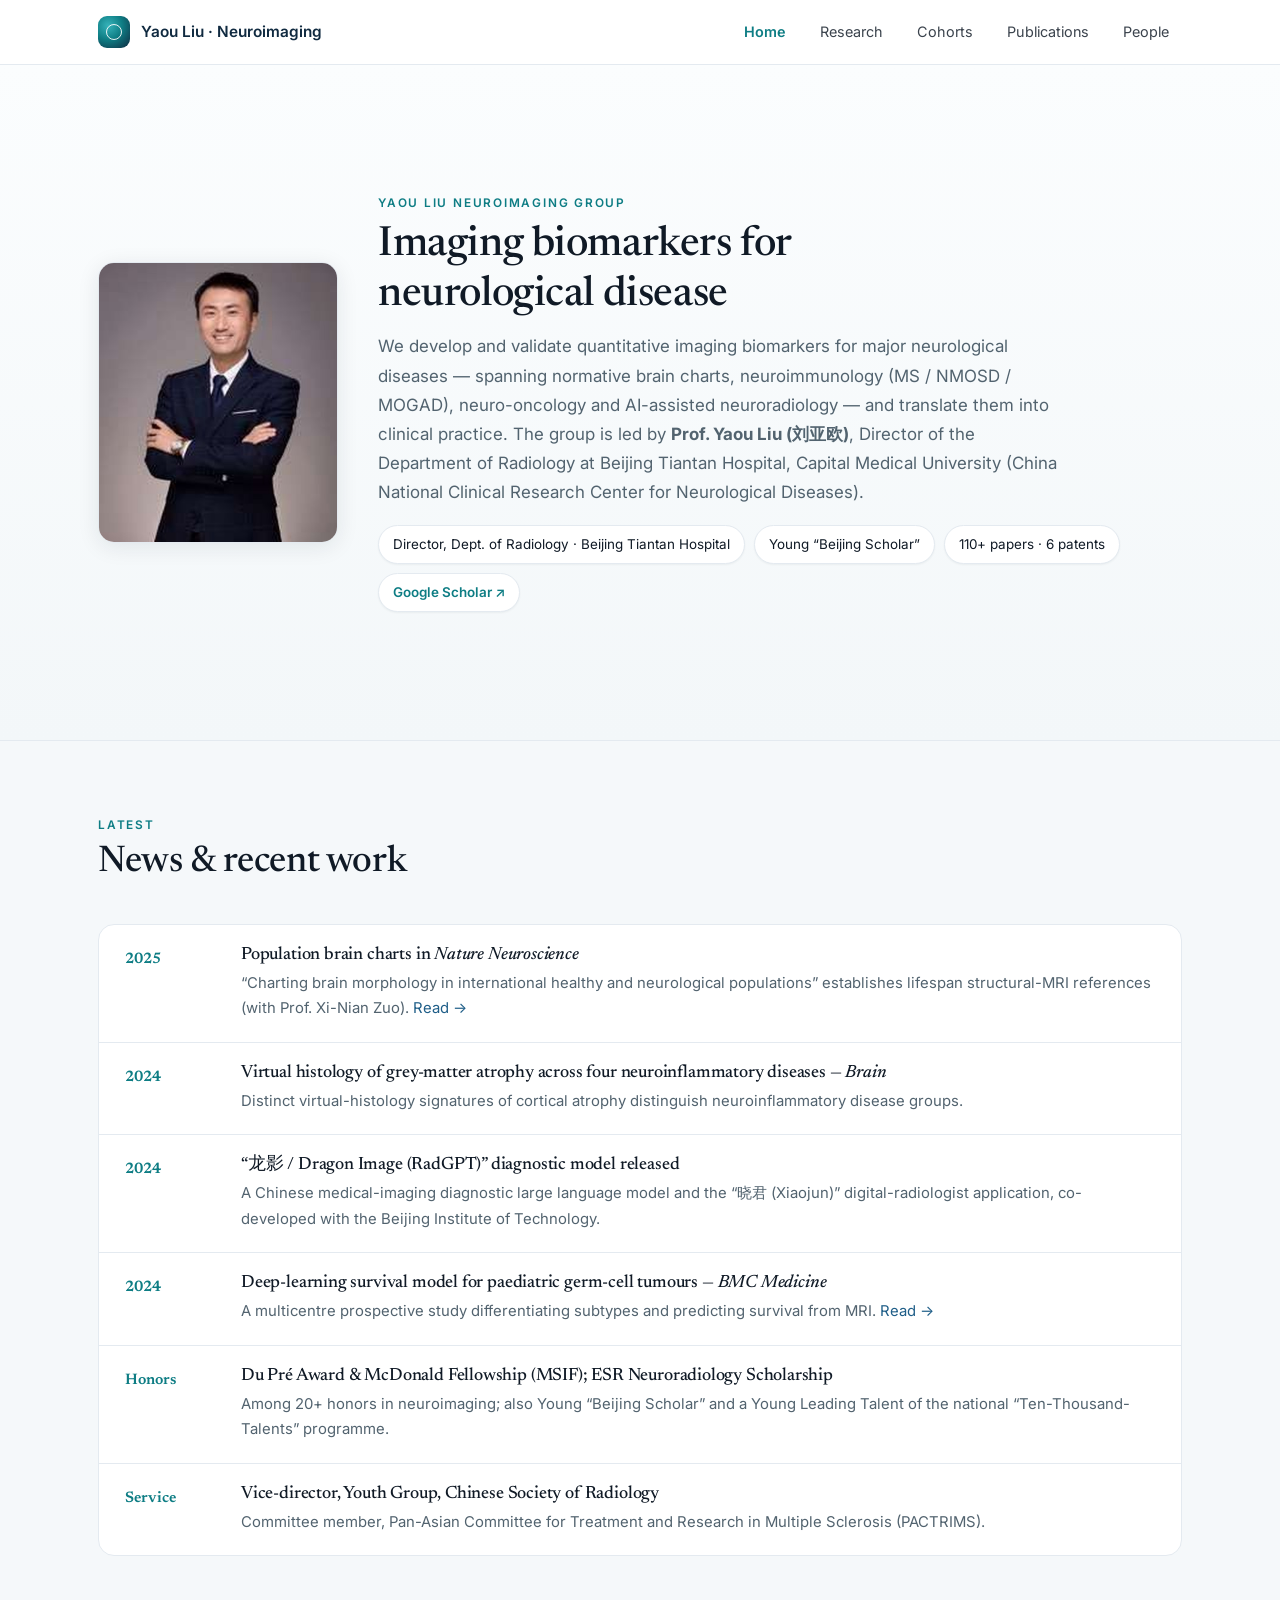
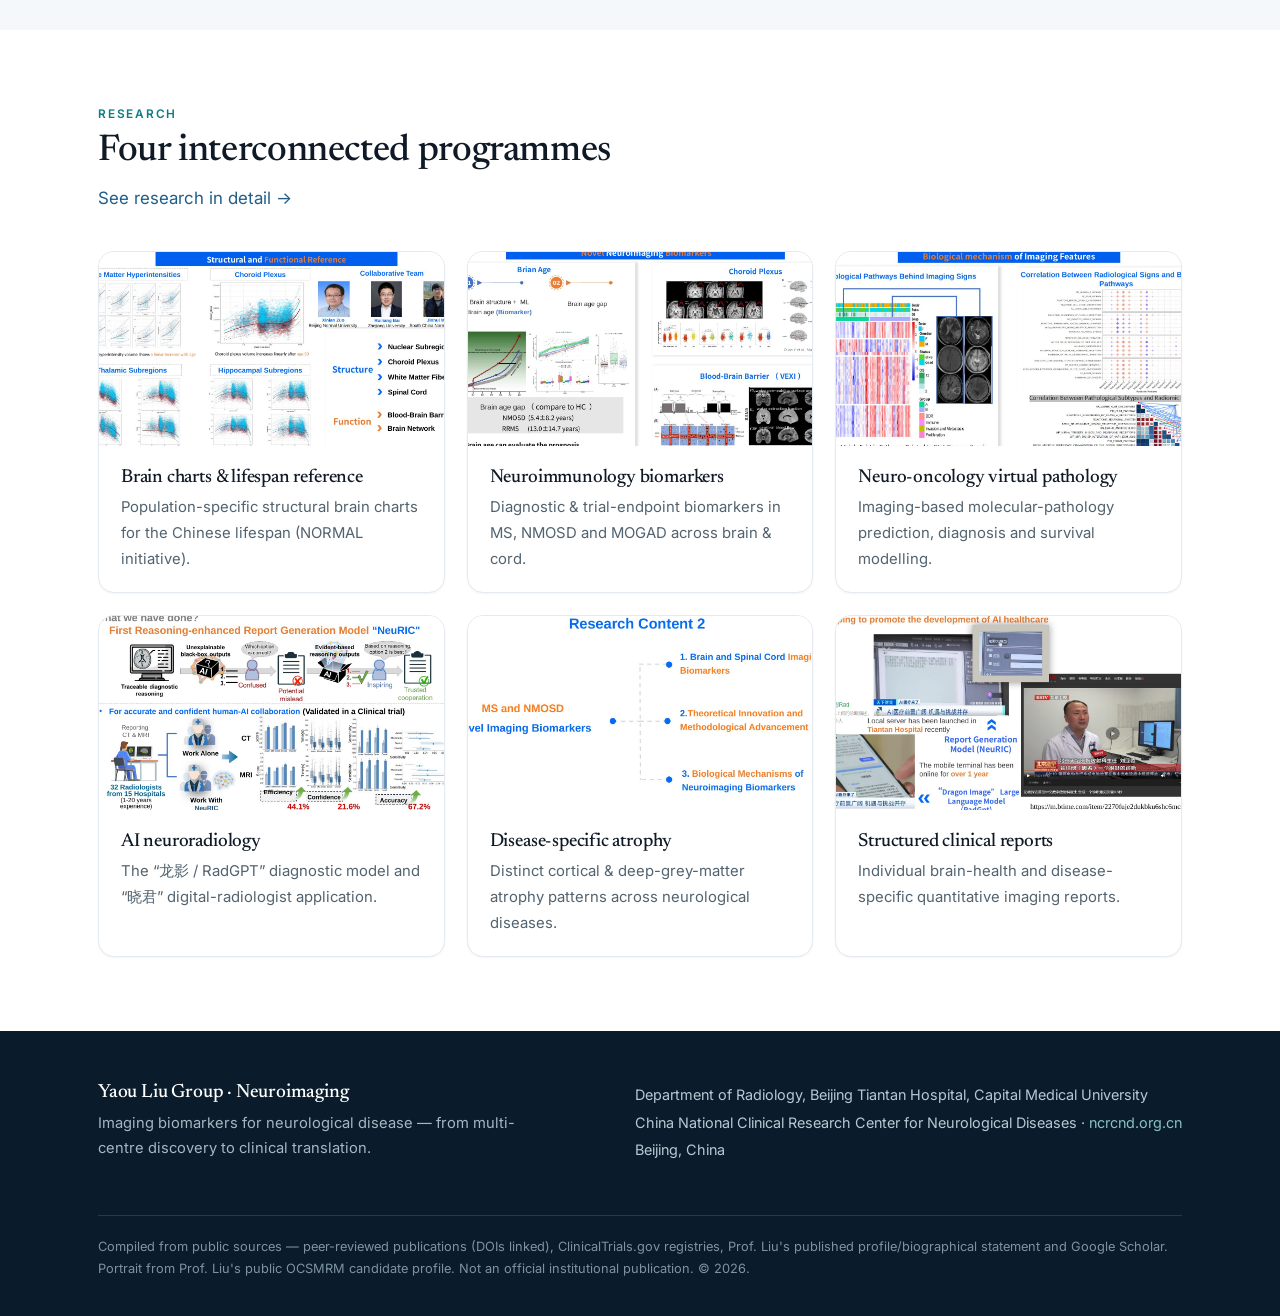
==== index.html @ 115a8246 "Yaou Liu neuroimaging — research overview site (static) Multi-page academic site: intro + news feed," ====
<!DOCTYPE html>
<html lang="en">
<head>
<meta charset="UTF-8" />
<meta name="viewport" content="width=device-width, initial-scale=1.0" />
<title>Yaou Liu Neuroimaging Group · Beijing Tiantan Hospital</title>
<meta name="description" content="Prof. Yaou Liu's neuroimaging group, Department of Radiology, Beijing Tiantan Hospital — imaging biomarkers for neurological disease: brain charts, neuroimmunology, neuro-oncology, and AI neuroradiology." />
<link rel="preconnect" href="https://fonts.googleapis.com"><link rel="preconnect" href="https://fonts.gstatic.com" crossorigin>
<link href="https://fonts.googleapis.com/css2?family=Newsreader:ital,opsz,wght@0,6..72,400;0,6..72,500;0,6..72,600;1,6..72,400&family=Inter:wght@400;450;500;600&display=swap" rel="stylesheet">
<link rel="stylesheet" href="assets/style.css">
</head>
<body>

<header class="nav"><div class="wrap">
  <a class="brand" href="index.html"><span class="mark"></span><span>Yaou&nbsp;Liu · Neuroimaging</span></a>
  <button class="menubtn" aria-label="menu">☰</button>
  <nav class="navlinks">
    <a href="index.html" class="active">Home</a>
    <a href="research.html">Research</a>
    <a href="cohorts.html">Cohorts</a>
    <a href="publications.html">Publications</a>
    <a href="people.html">People</a>
  </nav>
</div></header>

<!-- INTRO (photo + short bio) -->
<section class="intro">
  <div class="wrap intro-grid">
    <div class="portrait">
      <img src="assets/yaou-liu.jpg" alt="Prof. Yaou Liu" />
    </div>
    <div class="introtxt">
      <div class="eyebrow">Yaou Liu Neuroimaging Group</div>
      <h1>Imaging biomarkers for neurological disease</h1>
      <p>We develop and validate quantitative imaging biomarkers for major neurological diseases —
        spanning normative brain charts, neuroimmunology (MS / NMOSD / MOGAD), neuro-oncology and
        AI-assisted neuroradiology — and translate them into clinical practice. The group is led by
        <b>Prof. Yaou Liu (刘亚欧)</b>, Director of the Department of Radiology at Beijing Tiantan
        Hospital, Capital Medical University (China National Clinical Research Center for Neurological
        Diseases).</p>
      <div class="chips">
        <span>Director, Dept. of Radiology · Beijing Tiantan Hospital</span>
        <span>Young “Beijing Scholar”</span>
        <span>110+ papers · 6 patents</span>
        <a class="chip-link" href="https://scholar.google.com/citations?user=LELjjlcAAAAJ&hl=en" target="_blank" rel="noopener">Google Scholar ↗</a>
      </div>
    </div>
  </div>
</section>

<!-- LATEST NEWS -->
<section class="soft">
  <div class="wrap">
    <div class="shead"><div class="eyebrow">Latest</div><h2>News &amp; recent work</h2></div>
    <div class="news">
      <article class="newsitem reveal"><time>2025</time>
        <div><h3>Population brain charts in <i>Nature Neuroscience</i></h3>
          <p>“Charting brain morphology in international healthy and neurological populations”
            establishes lifespan structural-MRI references (with Prof. Xi-Nian Zuo).
            <a href="https://doi.org/10.1038/s41593-025-02144-5" target="_blank" rel="noopener">Read →</a></p></div></article>
      <article class="newsitem reveal"><time>2024</time>
        <div><h3>Virtual histology of grey-matter atrophy across four neuroinflammatory diseases — <i>Brain</i></h3>
          <p>Distinct virtual-histology signatures of cortical atrophy distinguish neuroinflammatory
            disease groups.</p></div></article>
      <article class="newsitem reveal"><time>2024</time>
        <div><h3>“龙影 / Dragon Image (RadGPT)” diagnostic model released</h3>
          <p>A Chinese medical-imaging diagnostic large language model and the “晓君 (Xiaojun)”
            digital-radiologist application, co-developed with the Beijing Institute of Technology.</p></div></article>
      <article class="newsitem reveal"><time>2024</time>
        <div><h3>Deep-learning survival model for paediatric germ-cell tumours — <i>BMC Medicine</i></h3>
          <p>A multicentre prospective study differentiating subtypes and predicting survival from MRI.
            <a href="https://doi.org/10.1186/s12916-024-03575-w" target="_blank" rel="noopener">Read →</a></p></div></article>
      <article class="newsitem reveal"><time>Honors</time>
        <div><h3>Du Pré Award &amp; McDonald Fellowship (MSIF); ESR Neuroradiology Scholarship</h3>
          <p>Among 20+ honors in neuroimaging; also Young “Beijing Scholar” and a Young Leading Talent
            of the national “Ten-Thousand-Talents” programme.</p></div></article>
      <article class="newsitem reveal"><time>Service</time>
        <div><h3>Vice-director, Youth Group, Chinese Society of Radiology</h3>
          <p>Committee member, Pan-Asian Committee for Treatment and Research in Multiple Sclerosis (PACTRIMS).</p></div></article>
    </div>
  </div>
</section>

<!-- RESEARCH HIGHLIGHTS -->
<section>
  <div class="wrap">
    <div class="shead"><div class="eyebrow">Research</div>
      <h2>Four interconnected programmes</h2>
      <p><a href="research.html">See research in detail →</a></p></div>
    <div class="cards">
      <article class="card reveal"><img src="assets/fig/brainchart.jpg" alt="Brain charts">
        <div class="body"><h3>Brain charts &amp; lifespan reference</h3>
          <p>Population-specific structural brain charts for the Chinese lifespan (NORMAL initiative).</p></div></article>
      <article class="card reveal"><img src="assets/fig/msbiomarker.jpg" alt="MS/NMOSD biomarkers">
        <div class="body"><h3>Neuroimmunology biomarkers</h3>
          <p>Diagnostic &amp; trial-endpoint biomarkers in MS, NMOSD and MOGAD across brain &amp; cord.</p></div></article>
      <article class="card reveal"><img src="assets/fig/molecular.jpg" alt="Molecular prediction">
        <div class="body"><h3>Neuro-oncology virtual pathology</h3>
          <p>Imaging-based molecular-pathology prediction, diagnosis and survival modelling.</p></div></article>
      <article class="card reveal"><img src="assets/fig/radgpt.jpg" alt="AI neuroradiology">
        <div class="body"><h3>AI neuroradiology</h3>
          <p>The “龙影 / RadGPT” diagnostic model and “晓君” digital-radiologist application.</p></div></article>
      <article class="card reveal"><img src="assets/fig/atrophy.jpg" alt="Cortical atrophy">
        <div class="body"><h3>Disease-specific atrophy</h3>
          <p>Distinct cortical &amp; deep-grey-matter atrophy patterns across neurological diseases.</p></div></article>
      <article class="card reveal"><img src="assets/fig/report.jpg" alt="Structured report">
        <div class="body"><h3>Structured clinical reports</h3>
          <p>Individual brain-health and disease-specific quantitative imaging reports.</p></div></article>
    </div>
  </div>
</section>

<footer><div class="wrap">
  <div style="max-width:42ch">
    <h3 class="serif">Yaou Liu Group · Neuroimaging</h3>
    <p style="margin:0;color:#a6b6c2;font-size:.92rem">Imaging biomarkers for neurological disease —
      from multi-centre discovery to clinical translation.</p>
  </div>
  <div style="font-size:.9rem;line-height:1.9">
    Department of Radiology, Beijing Tiantan Hospital, Capital Medical University<br/>
    China National Clinical Research Center for Neurological Diseases ·
    <a href="https://ncrcnd.org.cn/English/" target="_blank" rel="noopener">ncrcnd.org.cn</a><br/>Beijing, China
  </div>
  <div class="fine">Compiled from public sources — peer-reviewed publications (DOIs linked), ClinicalTrials.gov
    registries, Prof. Liu's published profile/biographical statement and Google Scholar. Portrait from
    Prof. Liu's public OCSMRM candidate profile. Not an official institutional publication. © 2026.</div>
</div></footer>
<script src="assets/app.js"></script>
</body>
</html>
---- assets/style.css ----
/* ===== Yaou Liu Neuroimaging — design system ===== */
:root{
  --ink:#101a26; --navy:#102a40; --navy2:#0a1c2c; --teal:#0e7d84; --teal-d:#0a5b61;
  --blue:#1f5e88; --accent:#c98a3c;
  --bg:#ffffff; --soft:#f5f8fa; --soft2:#eef3f6; --line:#e4eaf0;
  --muted:#52636f; --muted2:#83929e;
  --shadow-sm:0 1px 2px rgba(16,32,48,.05);
  --shadow:0 4px 22px rgba(16,32,48,.09);
  --shadow-lg:0 24px 60px rgba(10,28,44,.22);
  --maxw:1140px; --r:16px;
}
*{box-sizing:border-box}
html{scroll-behavior:smooth}
body{margin:0;font-family:Inter,system-ui,-apple-system,sans-serif;color:var(--ink);
  background:var(--bg);line-height:1.72;-webkit-font-smoothing:antialiased;font-size:16.5px}
h1,h2,h3,h4,.serif{font-family:Newsreader,Georgia,serif;font-weight:500;line-height:1.22;letter-spacing:-.01em}
a{color:var(--blue);text-decoration:none;transition:.15s}
a:hover{color:var(--teal)}
img{max-width:100%;display:block}
.wrap{max-width:var(--maxw);margin:0 auto;padding:0 28px}
.eyebrow{font-size:.74rem;font-weight:600;letter-spacing:.15em;text-transform:uppercase;color:var(--teal)}
.muted{color:var(--muted)}
.center{text-align:center}

/* nav */
header.nav{position:sticky;top:0;z-index:50;background:rgba(255,255,255,.88);
  backdrop-filter:saturate(150%) blur(10px);border-bottom:1px solid var(--line)}
.nav .wrap{display:flex;align-items:center;justify-content:space-between;height:64px}
.brand{display:flex;align-items:center;gap:11px;font-weight:600;font-size:.96rem;color:var(--navy)}
.brand .mark{width:32px;height:32px;border-radius:9px;flex:0 0 auto;
  background:radial-gradient(circle at 32% 30%,#36b3ba,#0e7d84 45%,#102a40);position:relative}
.brand .mark::after{content:"";position:absolute;inset:8px;border-radius:50%;border:1.5px solid rgba(255,255,255,.9)}
.navlinks{display:flex;gap:8px}
.navlinks a{color:var(--ink);opacity:.82;font-size:.9rem;padding:8px 13px;border-radius:8px}
.navlinks a:hover{opacity:1;background:var(--soft2);color:var(--navy)}
.navlinks a.active{color:var(--teal);opacity:1;font-weight:600}
.menubtn{display:none}
@media(max-width:840px){
  .navlinks{position:fixed;inset:64px 0 auto 0;background:#fff;flex-direction:column;gap:0;
    border-bottom:1px solid var(--line);padding:8px 18px 16px;box-shadow:var(--shadow);transform:translateY(-120%);transition:.25s}
  .navlinks.open{transform:none}
  .navlinks a{padding:12px 8px;border-radius:0;border-bottom:1px solid var(--line)}
  .menubtn{display:block;background:none;border:1px solid var(--line);border-radius:8px;padding:6px 11px;font-size:1.1rem;cursor:pointer}
}

/* hero */
.hero{position:relative;background:
  radial-gradient(900px 500px at 88% -10%,rgba(54,179,186,.20),transparent 60%),
  linear-gradient(160deg,#0c2336 0%,#102a40 45%,#0a3b40 100%);color:#eaf2f5;overflow:hidden}
.hero::before{content:"";position:absolute;inset:0;opacity:.06;
  background-image:radial-gradient(circle,#fff 1px,transparent 1.4px);background-size:26px 26px}
.hero .wrap{position:relative;display:grid;grid-template-columns:1.05fr .95fr;gap:48px;align-items:center;
  padding:74px 28px 78px}
.hero .inst{font-size:.9rem;color:#9fc6cc;font-weight:500}
.hero h1{font-size:clamp(2.1rem,4.2vw,3.3rem);color:#fff;margin:.7rem 0 1rem;max-width:18ch}
.hero p{font-size:1.12rem;color:#c4d6dd;max-width:54ch;margin:0 0 1.7rem}
.hero .who{font-size:.96rem;color:#dcebee}
.hero .who a{color:#7fd3d9}
.hero .figframe{border-radius:18px;overflow:hidden;border:1px solid rgba(255,255,255,.16);
  box-shadow:var(--shadow-lg);background:#fff;transform:rotate(.4deg)}
.hero .figframe img{width:100%;aspect-ratio:16/10;object-fit:cover}
.hero .figframe figcaption{font-size:.78rem;color:var(--muted);padding:9px 14px;background:#fff;font-family:Inter}
@media(max-width:840px){.hero .wrap{grid-template-columns:1fr;gap:30px;padding:56px 28px}.hero .figframe{transform:none}}

.btnrow{display:flex;gap:12px;flex-wrap:wrap;margin-top:6px}
.btn{display:inline-flex;align-items:center;gap:8px;border-radius:10px;padding:11px 20px;font-weight:600;
  font-size:.92rem;border:1px solid transparent;transition:.18s;cursor:pointer}
.btn.primary{background:#19c1b6;color:#06262b}
.btn.primary:hover{background:#2ad3c7;transform:translateY(-1px)}
.btn.ghost{background:rgba(255,255,255,.06);border-color:rgba(255,255,255,.28);color:#eaf2f5}
.btn.ghost:hover{border-color:#7fd3d9;color:#fff}
.btn.dark{background:var(--navy);color:#fff}.btn.dark:hover{background:#0a1c2c;color:#fff}

/* sections */
section{padding:74px 0}
section.soft{background:var(--soft)}
.shead{max-width:64ch;margin-bottom:38px}
.shead.center{margin-left:auto;margin-right:auto}
.shead h2{font-size:clamp(1.7rem,3vw,2.3rem);margin:.35rem 0 .55rem}
.shead p{color:var(--muted);font-size:1.06rem;margin:0}

/* stat strip */
.stats{display:grid;grid-template-columns:repeat(3,1fr);gap:18px}
.stat{background:#fff;border:1px solid var(--line);border-radius:var(--r);padding:24px;box-shadow:var(--shadow-sm)}
.stat .n{font-family:Newsreader,serif;font-size:2rem;color:var(--navy);font-weight:600;line-height:1}
.stat .l{margin-top:7px;font-size:.88rem;color:var(--muted)}
@media(max-width:760px){.stats{grid-template-columns:1fr}}

/* research alternating rows */
.row2{display:grid;grid-template-columns:1fr 1fr;gap:42px;align-items:center;padding:30px 0}
.row2:nth-child(even) .txt{order:2}
.row2 .fig{border-radius:var(--r);overflow:hidden;border:1px solid var(--line);box-shadow:var(--shadow);background:#fff}
.row2 .fig img{width:100%;aspect-ratio:16/9;object-fit:cover}
.row2 .k{font-family:Newsreader,serif;color:var(--teal);font-size:1.05rem;font-weight:600}
.row2 h3{font-size:1.45rem;margin:.25rem 0 .55rem}
.row2 p{color:var(--ink);margin:0 0 .7rem}
.row2 .refs{font-size:.86rem;color:var(--muted2)}
.row2 .refs a{color:var(--blue)}
@media(max-width:760px){.row2{grid-template-columns:1fr;gap:18px}.row2:nth-child(even) .txt{order:0}}

/* card grid (figures / themes) */
.cards{display:grid;grid-template-columns:repeat(3,1fr);gap:22px}
@media(max-width:860px){.cards{grid-template-columns:repeat(2,1fr)}}
@media(max-width:600px){.cards{grid-template-columns:1fr}}
.card{background:#fff;border:1px solid var(--line);border-radius:var(--r);overflow:hidden;
  box-shadow:var(--shadow-sm);transition:.2s;display:flex;flex-direction:column}
.card:hover{transform:translateY(-4px);box-shadow:var(--shadow)}
.card img{width:100%;aspect-ratio:16/9;object-fit:cover;background:var(--soft2)}
.card .body{padding:20px 22px}
.card h3{font-size:1.18rem;margin:0 0 .4rem}
.card h4{font-size:1.05rem;margin:0 0 .3rem}
.card p{color:var(--muted);margin:0;font-size:.93rem}
.card .cap{font-size:.84rem;color:var(--muted);padding:13px 18px}

/* cohorts */
.cohorts{display:grid;grid-template-columns:repeat(2,1fr);gap:20px}
@media(max-width:680px){.cohorts{grid-template-columns:1fr}}
.cohort{border:1px solid var(--line);border-radius:var(--r);padding:24px;background:#fff;box-shadow:var(--shadow-sm)}
.cohort .reg{font-size:.78rem;font-weight:600;color:var(--teal);font-family:Inter}
.cohort h3{font-size:1.15rem;margin:.3rem 0}
.cohort p{margin:.4rem 0 0;color:var(--muted);font-size:.92rem}

/* publications */
ol.pubs{list-style:none;counter-reset:p;margin:0;padding:0}
ol.pubs li{counter-increment:p;position:relative;padding:16px 0 16px 42px;border-bottom:1px solid var(--line);font-size:.96rem}
ol.pubs li:last-child{border-bottom:none}
ol.pubs li::before{content:counter(p);position:absolute;left:0;top:16px;font-family:Newsreader,serif;
  color:var(--teal);font-size:.95rem;font-weight:600;width:28px;text-align:right}
ol.pubs .t{font-weight:500}
ol.pubs .src{font-style:italic;color:var(--muted)}
ol.pubs .au{color:var(--muted2);font-size:.86rem}
.pill{display:inline-block;font-size:.7rem;font-weight:600;letter-spacing:.04em;text-transform:uppercase;
  color:var(--teal-d);background:#e3f2f2;border-radius:6px;padding:2px 8px;margin-left:6px}

/* people */
.people{display:grid;grid-template-columns:repeat(3,1fr);gap:20px}
@media(max-width:760px){.people{grid-template-columns:1fr}}
.person{border:1px solid var(--line);border-radius:var(--r);padding:26px;background:#fff;box-shadow:var(--shadow-sm);text-align:center}
.person .av{width:84px;height:84px;border-radius:50%;margin:0 auto 14px;display:flex;align-items:center;justify-content:center;
  color:#fff;font-family:Newsreader,serif;font-size:1.8rem;background:radial-gradient(circle at 32% 30%,#36b3ba,#0e7d84 50%,#102a40)}
.person h4{margin:0;font-size:1.12rem}
.person .cn{color:var(--muted2);font-size:.9rem}
.person .role{color:var(--teal);font-size:.85rem;margin:7px 0}
.collab{display:flex;flex-wrap:wrap;gap:10px;margin-top:24px}
.collab span{background:#fff;border:1px solid var(--line);border-radius:999px;padding:8px 16px;font-size:.87rem}
.collab span small{color:var(--muted2)}

.note{background:var(--soft);border:1px solid var(--line);border-radius:12px;padding:20px 24px;font-size:.88rem;color:var(--muted)}

/* footer */
footer{background:var(--navy2);color:#b9c8d3;padding:50px 0 36px}
footer .wrap{display:flex;justify-content:space-between;flex-wrap:wrap;gap:26px}
footer h3{color:#fff;font-size:1.2rem;margin:0 0 .4rem}
footer a{color:#86c2c8}
footer .fine{width:100%;margin-top:26px;padding-top:20px;border-top:1px solid rgba(255,255,255,.12);font-size:.8rem;color:#7e93a1}

/* reveal */
.reveal{opacity:0;transform:translateY(16px);transition:.65s cubic-bezier(.2,.7,.2,1)}
.reveal.in{opacity:1;transform:none}

/* ===== intro (Stanford-style: photo + short bio) ===== */
.intro{background:linear-gradient(180deg,#fbfdfe,#f3f7f9);border-bottom:1px solid var(--line)}
.intro-grid{display:grid;grid-template-columns:240px 1fr;gap:40px;align-items:center;padding:54px 28px}
.portrait{border-radius:16px;overflow:hidden;border:1px solid var(--line);box-shadow:var(--shadow);background:#fff}
.portrait img{width:100%;aspect-ratio:198/232;object-fit:cover;display:block}
.introtxt h1{font-size:clamp(1.8rem,3.4vw,2.6rem);margin:.4rem 0 .7rem;max-width:18ch}
.introtxt p{font-size:1.06rem;color:var(--muted);margin:0 0 1.1rem;max-width:62ch}
.chips{display:flex;flex-wrap:wrap;gap:9px}
.chips span,.chips .chip-link{font-size:.84rem;background:#fff;border:1px solid var(--line);border-radius:999px;
  padding:7px 14px;color:var(--ink);box-shadow:var(--shadow-sm)}
.chips .chip-link{color:var(--teal);font-weight:600}
.chips .chip-link:hover{border-color:var(--teal)}
@media(max-width:760px){.intro-grid{grid-template-columns:1fr;gap:22px;padding:40px 28px}
  .portrait{width:170px}}

/* ===== news feed ===== */
.news{display:grid;gap:0;border:1px solid var(--line);border-radius:var(--r);overflow:hidden;background:#fff}
.newsitem{display:grid;grid-template-columns:96px 1fr;gap:20px;padding:20px 26px;border-bottom:1px solid var(--line);transition:.15s}
.newsitem:last-child{border-bottom:none}
.newsitem:hover{background:var(--soft)}
.newsitem time{font-family:Newsreader,serif;color:var(--teal);font-weight:600;font-size:.95rem;padding-top:2px}
.newsitem h3{font-size:1.12rem;margin:0 0 .25rem}
.newsitem p{margin:0;color:var(--muted);font-size:.93rem}
@media(max-width:600px){.newsitem{grid-template-columns:1fr;gap:4px}.newsitem time{font-size:.82rem}}
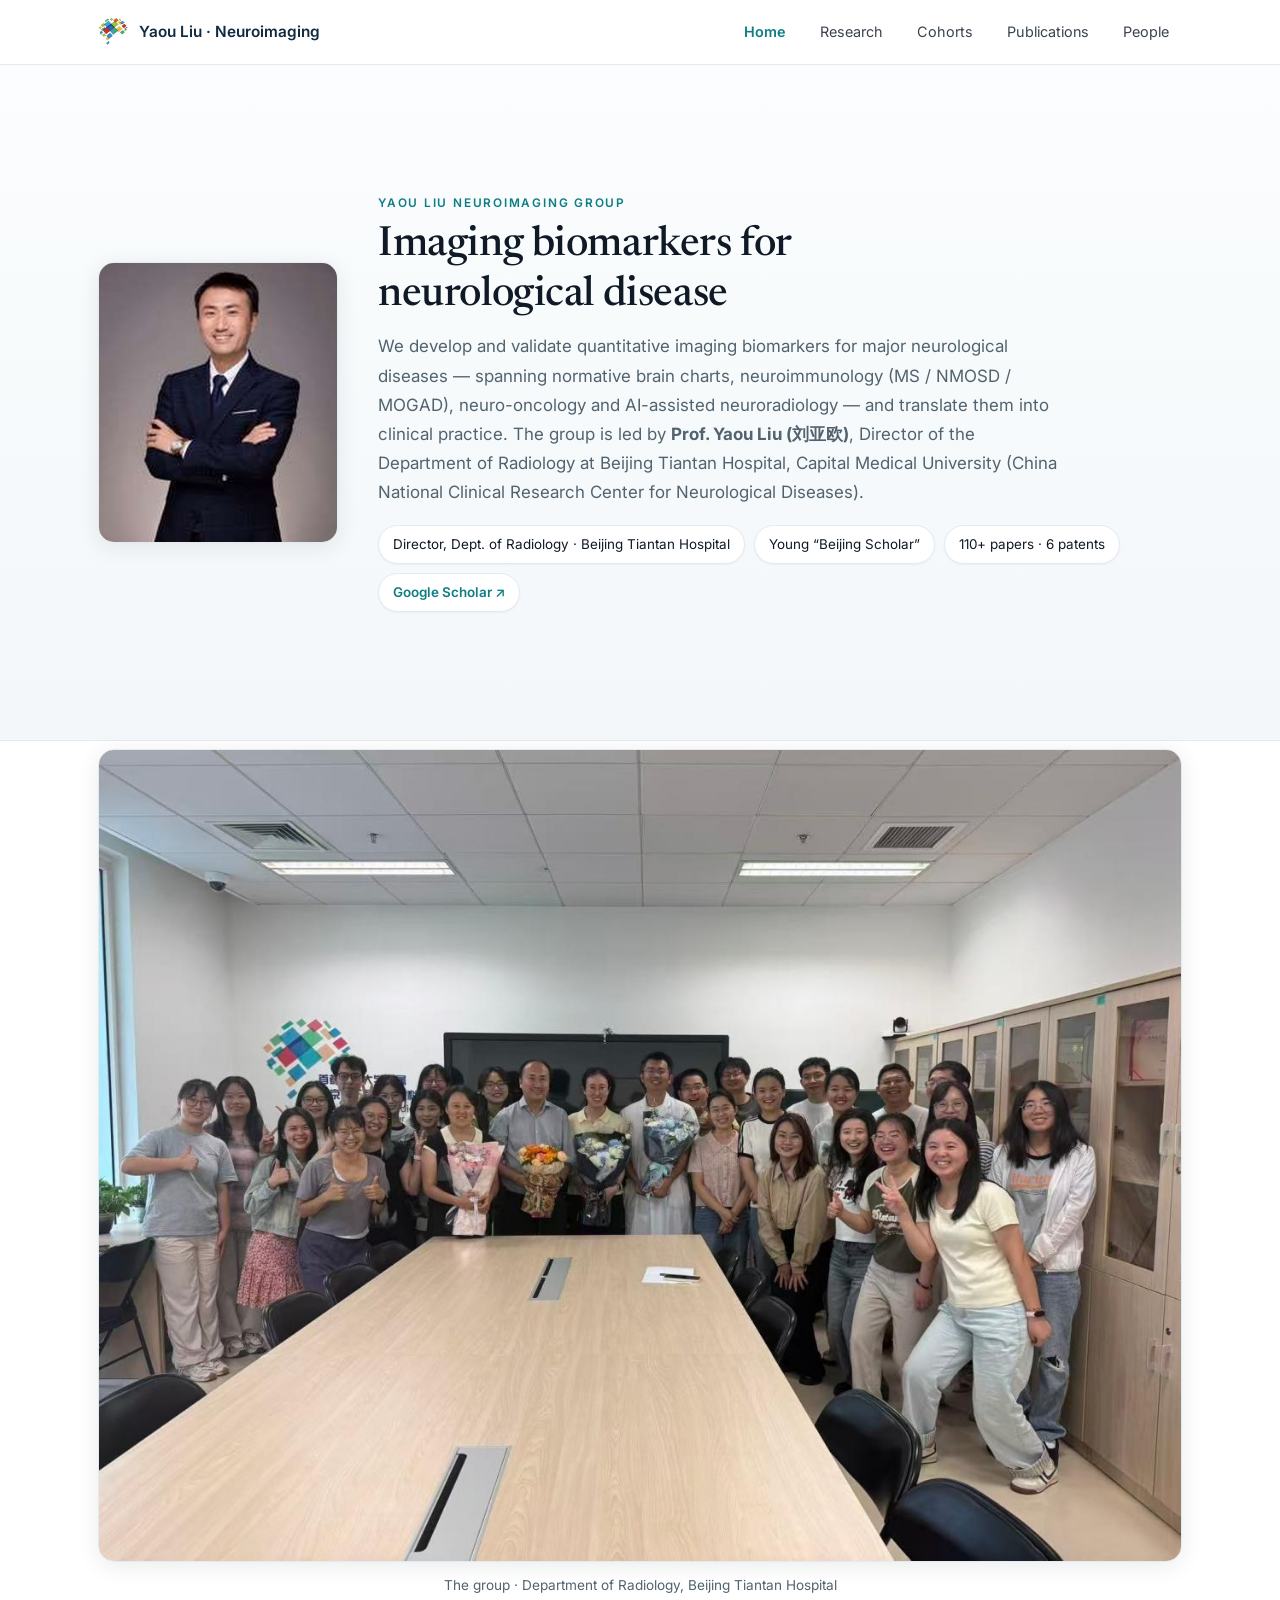
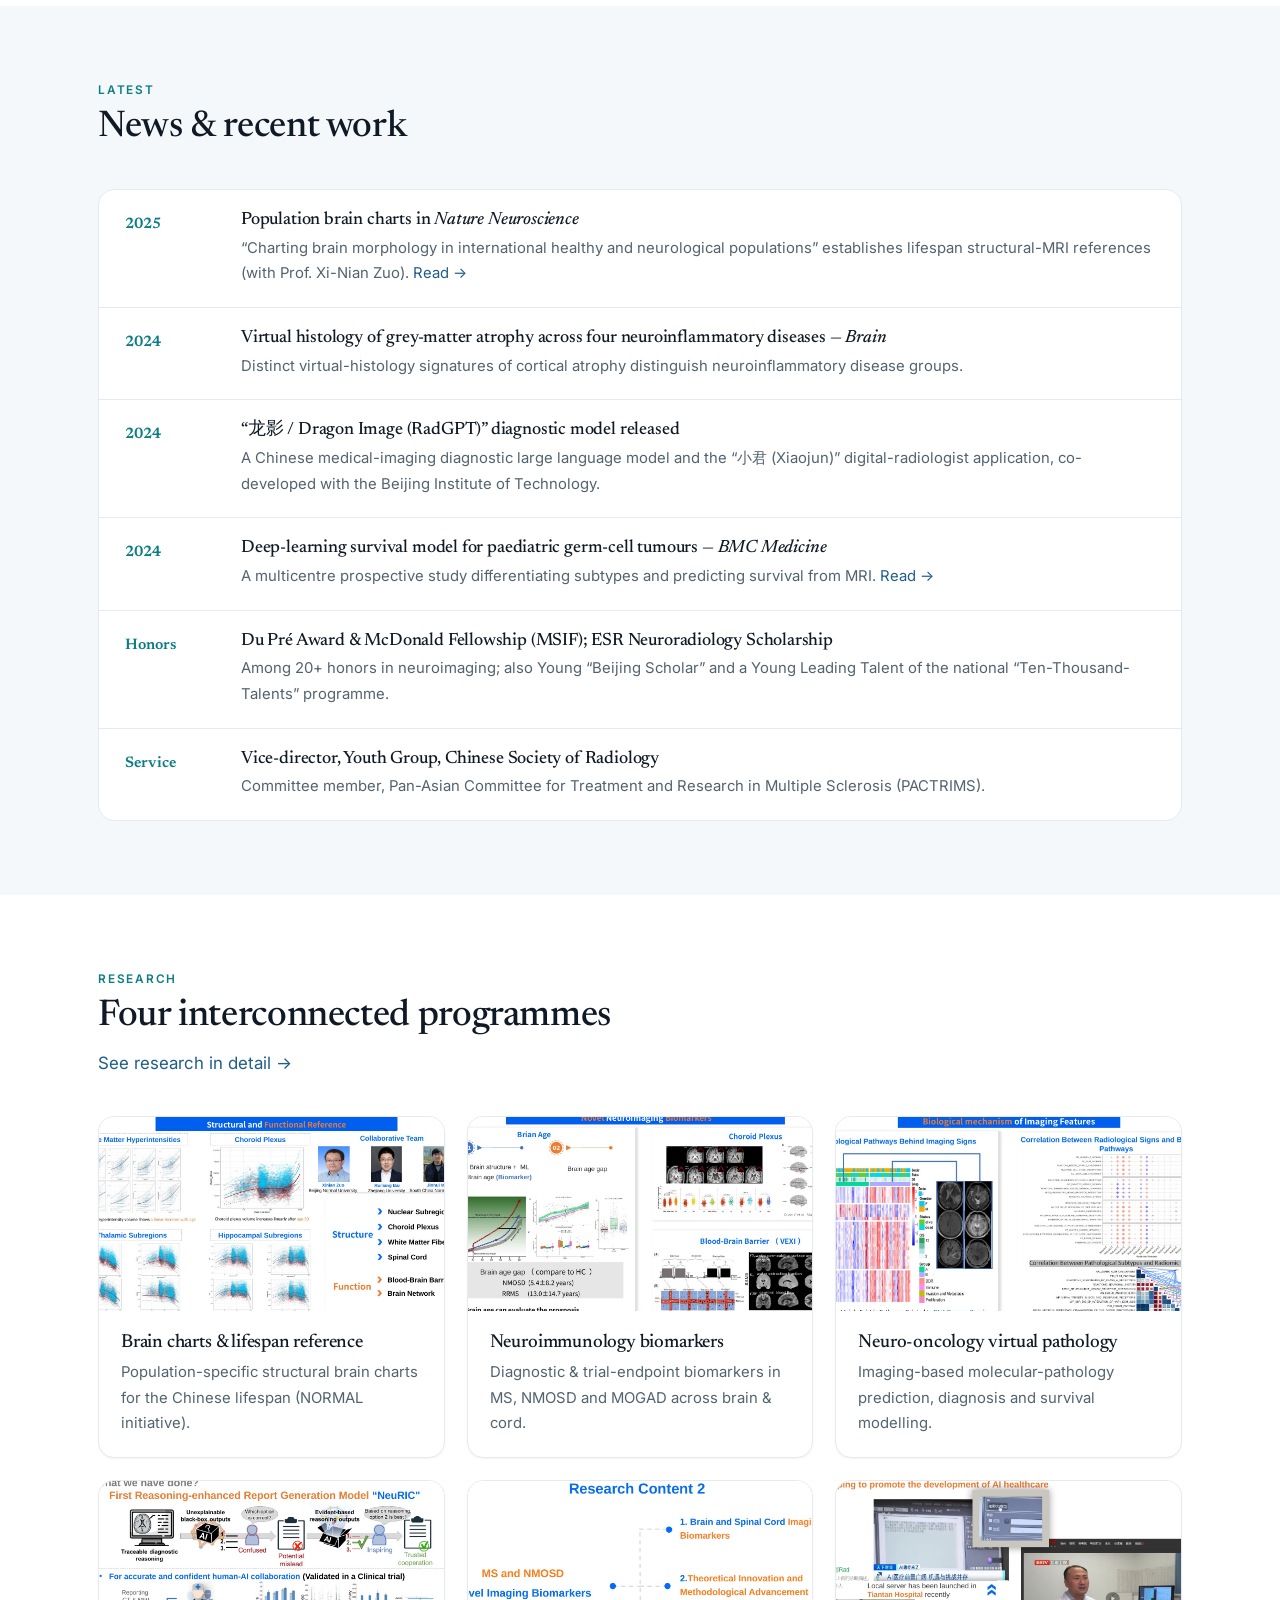
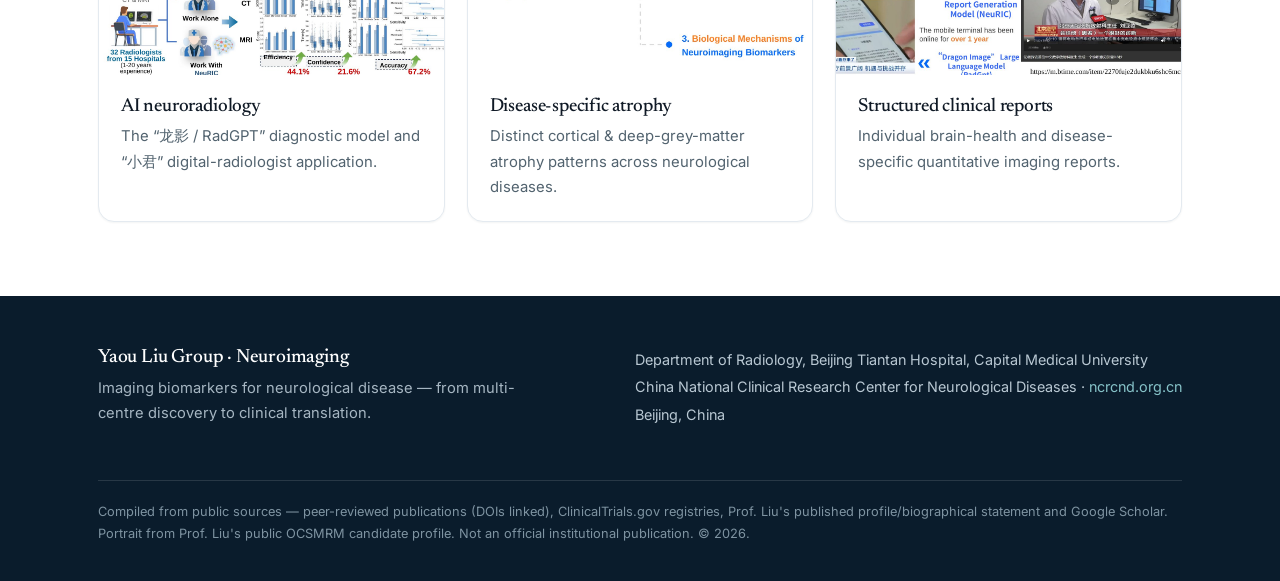
==== commit 2d302eb4: "Add full team roster + photos, dept logo, team photo; fix 小君 - People: 33 members from Core team.doc" ====
--- a/index.html
+++ b/index.html
@@ -12,7 +12,7 @@
 <body>
 
 <header class="nav"><div class="wrap">
-  <a class="brand" href="index.html"><span class="mark"></span><span>Yaou&nbsp;Liu · Neuroimaging</span></a>
+  <a class="brand" href="index.html"><img class="logo" src="assets/logo.png" alt=""><span>Yaou&nbsp;Liu · Neuroimaging</span></a>
   <button class="menubtn" aria-label="menu">☰</button>
   <nav class="navlinks">
     <a href="index.html" class="active">Home</a>
@@ -48,6 +48,16 @@
   </div>
 </section>
 
+<!-- TEAM PHOTO -->
+<section style="padding:0">
+  <div class="wrap" style="padding-top:8px;padding-bottom:8px">
+    <figure class="teamphoto reveal" style="margin:0">
+      <img src="assets/team.jpg" alt="The Yaou Liu neuroimaging group">
+    </figure>
+    <p class="muted center" style="font-size:.85rem;margin:12px 0 0">The group · Department of Radiology, Beijing Tiantan Hospital</p>
+  </div>
+</section>
+
 <!-- LATEST NEWS -->
 <section class="soft">
   <div class="wrap">
@@ -64,7 +74,7 @@
             disease groups.</p></div></article>
       <article class="newsitem reveal"><time>2024</time>
         <div><h3>“龙影 / Dragon Image (RadGPT)” diagnostic model released</h3>
-          <p>A Chinese medical-imaging diagnostic large language model and the “晓君 (Xiaojun)”
+          <p>A Chinese medical-imaging diagnostic large language model and the “小君 (Xiaojun)”
             digital-radiologist application, co-developed with the Beijing Institute of Technology.</p></div></article>
       <article class="newsitem reveal"><time>2024</time>
         <div><h3>Deep-learning survival model for paediatric germ-cell tumours — <i>BMC Medicine</i></h3>
@@ -99,7 +109,7 @@
           <p>Imaging-based molecular-pathology prediction, diagnosis and survival modelling.</p></div></article>
       <article class="card reveal"><img src="assets/fig/radgpt.jpg" alt="AI neuroradiology">
         <div class="body"><h3>AI neuroradiology</h3>
-          <p>The “龙影 / RadGPT” diagnostic model and “晓君” digital-radiologist application.</p></div></article>
+          <p>The “龙影 / RadGPT” diagnostic model and “小君” digital-radiologist application.</p></div></article>
       <article class="card reveal"><img src="assets/fig/atrophy.jpg" alt="Cortical atrophy">
         <div class="body"><h3>Disease-specific atrophy</h3>
           <p>Distinct cortical &amp; deep-grey-matter atrophy patterns across neurological diseases.</p></div></article>
--- a/assets/style.css
+++ b/assets/style.css
@@ -182,3 +182,30 @@
 .newsitem h3{font-size:1.12rem;margin:0 0 .25rem}
 .newsitem p{margin:0;color:var(--muted);font-size:.93rem}
 @media(max-width:600px){.newsitem{grid-template-columns:1fr;gap:4px}.newsitem time{font-size:.82rem}}
+
+/* real-photo avatar in person cards */
+.person .photo{width:96px;height:96px;border-radius:50%;object-fit:cover;object-position:center top;
+  margin:0 auto 14px;border:1px solid var(--line);box-shadow:var(--shadow-sm)}
+
+/* ===== nav logo ===== */
+.brand img.logo{height:30px;width:auto;display:block;border-radius:6px}
+/* ===== team photo band ===== */
+.teamphoto{border-radius:var(--r);overflow:hidden;border:1px solid var(--line);box-shadow:var(--shadow)}
+.teamphoto img{width:100%;display:block}
+/* ===== categorized roster ===== */
+.catblock{margin-top:14px}
+.cathead{display:flex;align-items:baseline;gap:12px;margin:30px 0 16px}
+.cathead h3{font-size:1.3rem;margin:0}
+.cathead .ln{flex:1;height:1px;background:var(--line)}
+.cathead .ct{font-size:.8rem;color:var(--muted2)}
+.roster{display:grid;grid-template-columns:repeat(5,1fr);gap:18px}
+@media(max-width:900px){.roster{grid-template-columns:repeat(3,1fr)}}
+@media(max-width:560px){.roster{grid-template-columns:repeat(2,1fr)}}
+.member{text-align:center}
+.member .ph{width:100%;aspect-ratio:1/1;object-fit:cover;object-position:center 22%;border-radius:14px;
+  border:1px solid var(--line);box-shadow:var(--shadow-sm);background:var(--soft2)}
+.member .nm{font-family:Newsreader,serif;font-weight:600;font-size:1rem;margin:9px 0 0;line-height:1.2}
+.member .cn{color:var(--muted2);font-size:.82rem}
+.member .iv{color:var(--muted);font-size:.78rem;margin-top:3px;line-height:1.4}
+.pi-badge{display:inline-block;font-size:.62rem;font-weight:700;letter-spacing:.05em;color:#fff;
+  background:var(--teal);border-radius:5px;padding:1px 6px;vertical-align:middle;margin-left:4px}
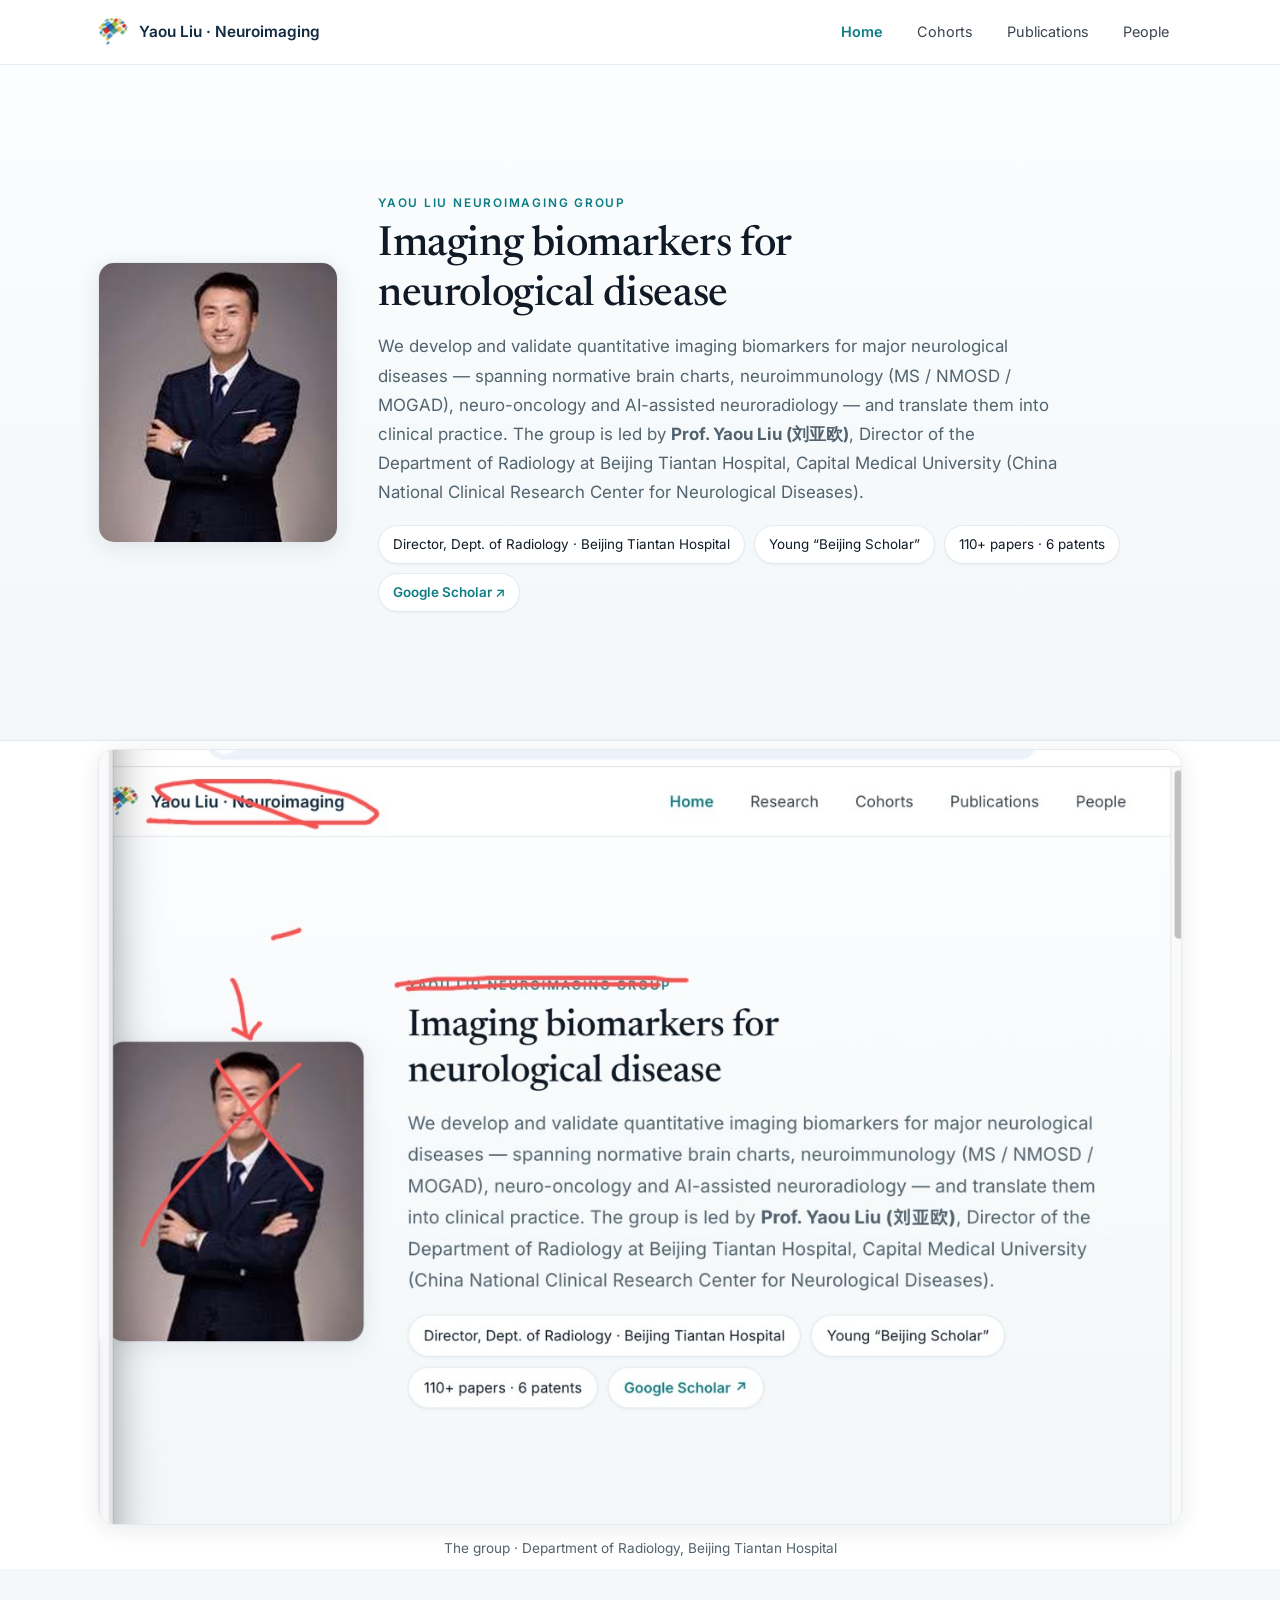
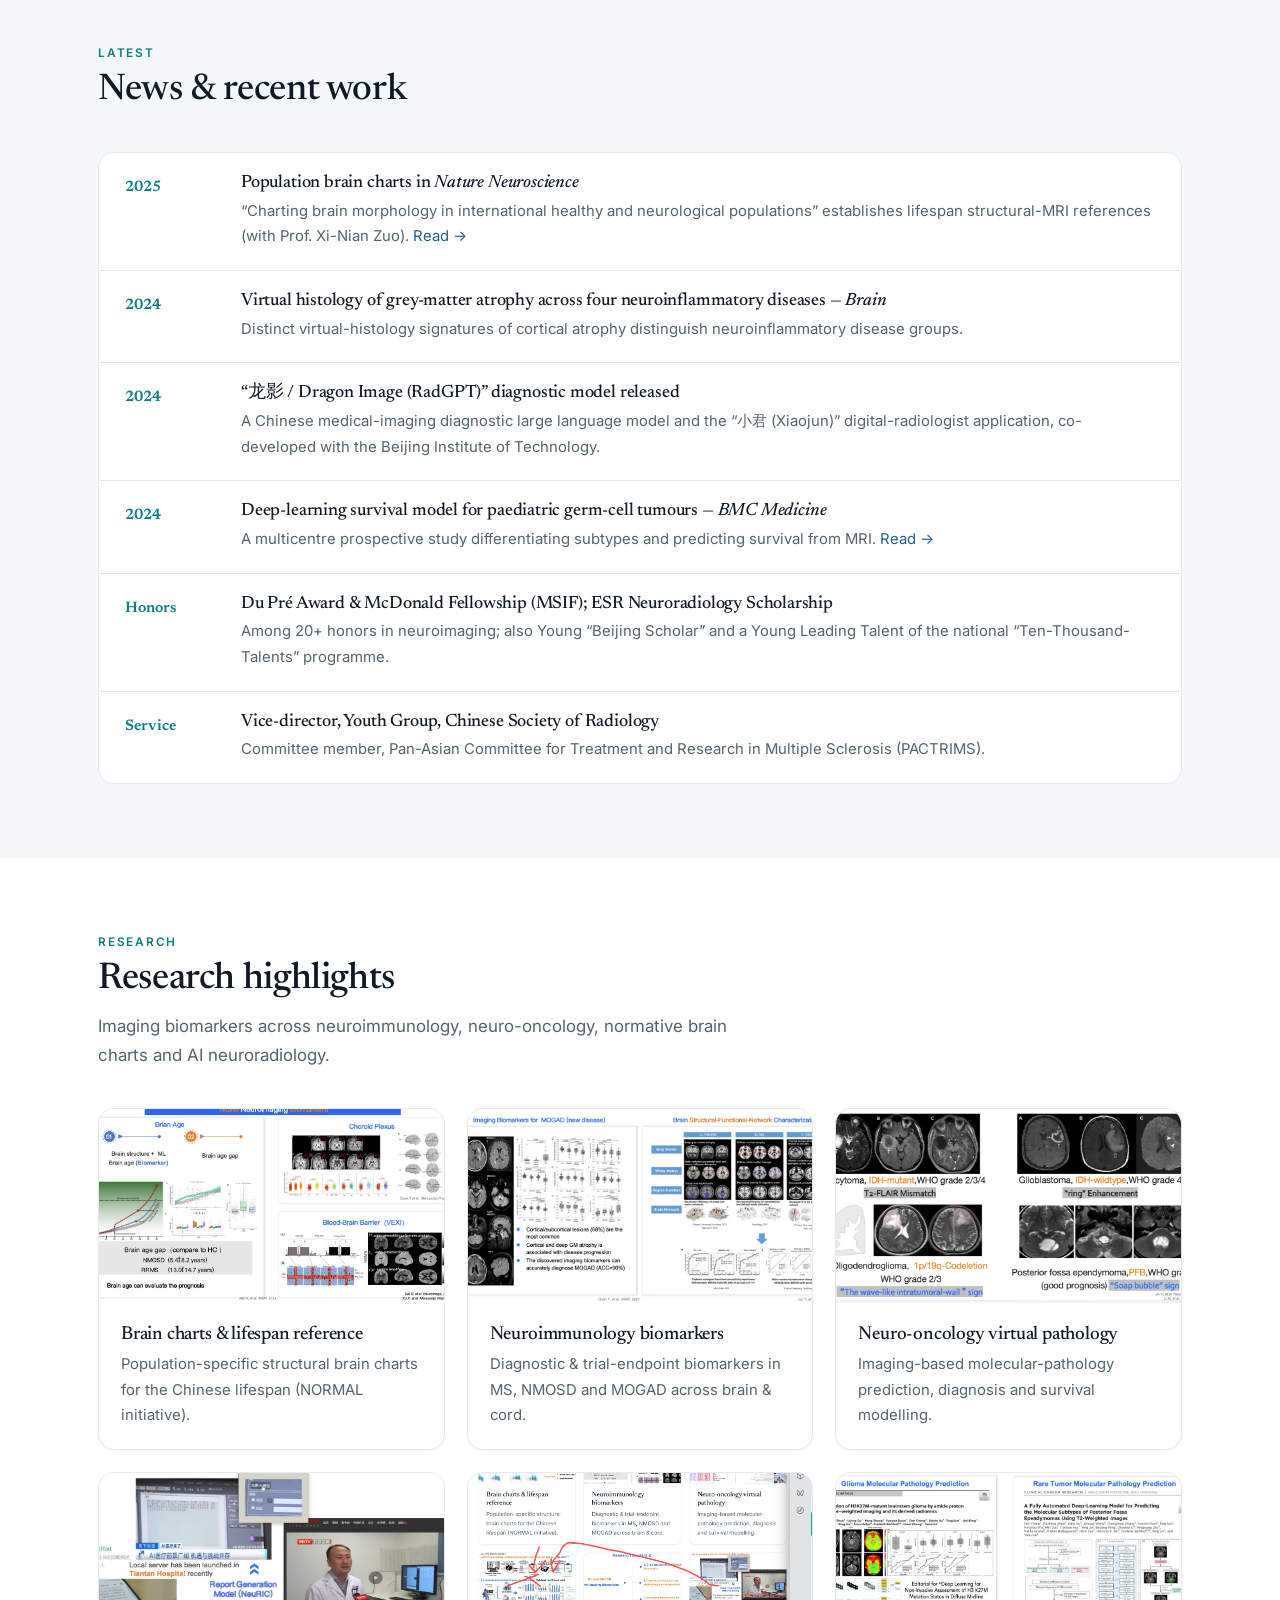
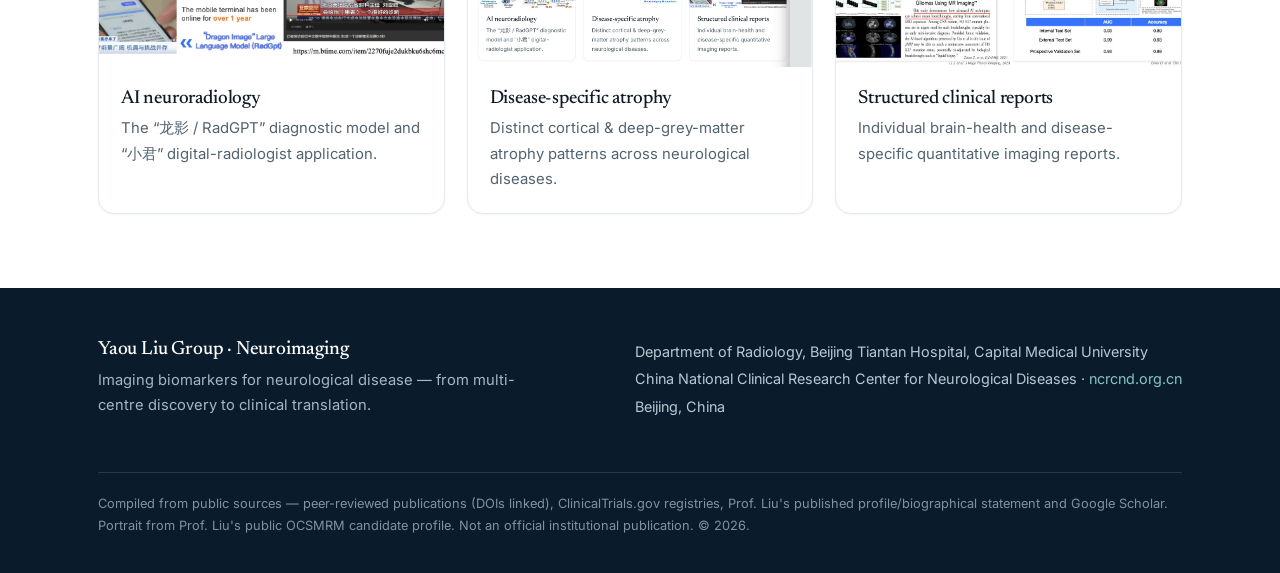
==== commit fccfb7be: "Update per Core team 0615-2: 38 members, titles, Technicians; drop Research page; new logo/team/rese" ====
--- a/index.html
+++ b/index.html
@@ -16,7 +16,7 @@
   <button class="menubtn" aria-label="menu">☰</button>
   <nav class="navlinks">
     <a href="index.html" class="active">Home</a>
-    <a href="research.html">Research</a>
+    
     <a href="cohorts.html">Cohorts</a>
     <a href="publications.html">Publications</a>
     <a href="people.html">People</a>
@@ -95,8 +95,8 @@
 <section>
   <div class="wrap">
     <div class="shead"><div class="eyebrow">Research</div>
-      <h2>Four interconnected programmes</h2>
-      <p><a href="research.html">See research in detail →</a></p></div>
+      <h2>Research highlights</h2>
+      <p>Imaging biomarkers across neuroimmunology, neuro-oncology, normative brain charts and AI neuroradiology.</p></div>
     <div class="cards">
       <article class="card reveal"><img src="assets/fig/brainchart.jpg" alt="Brain charts">
         <div class="body"><h3>Brain charts &amp; lifespan reference</h3>
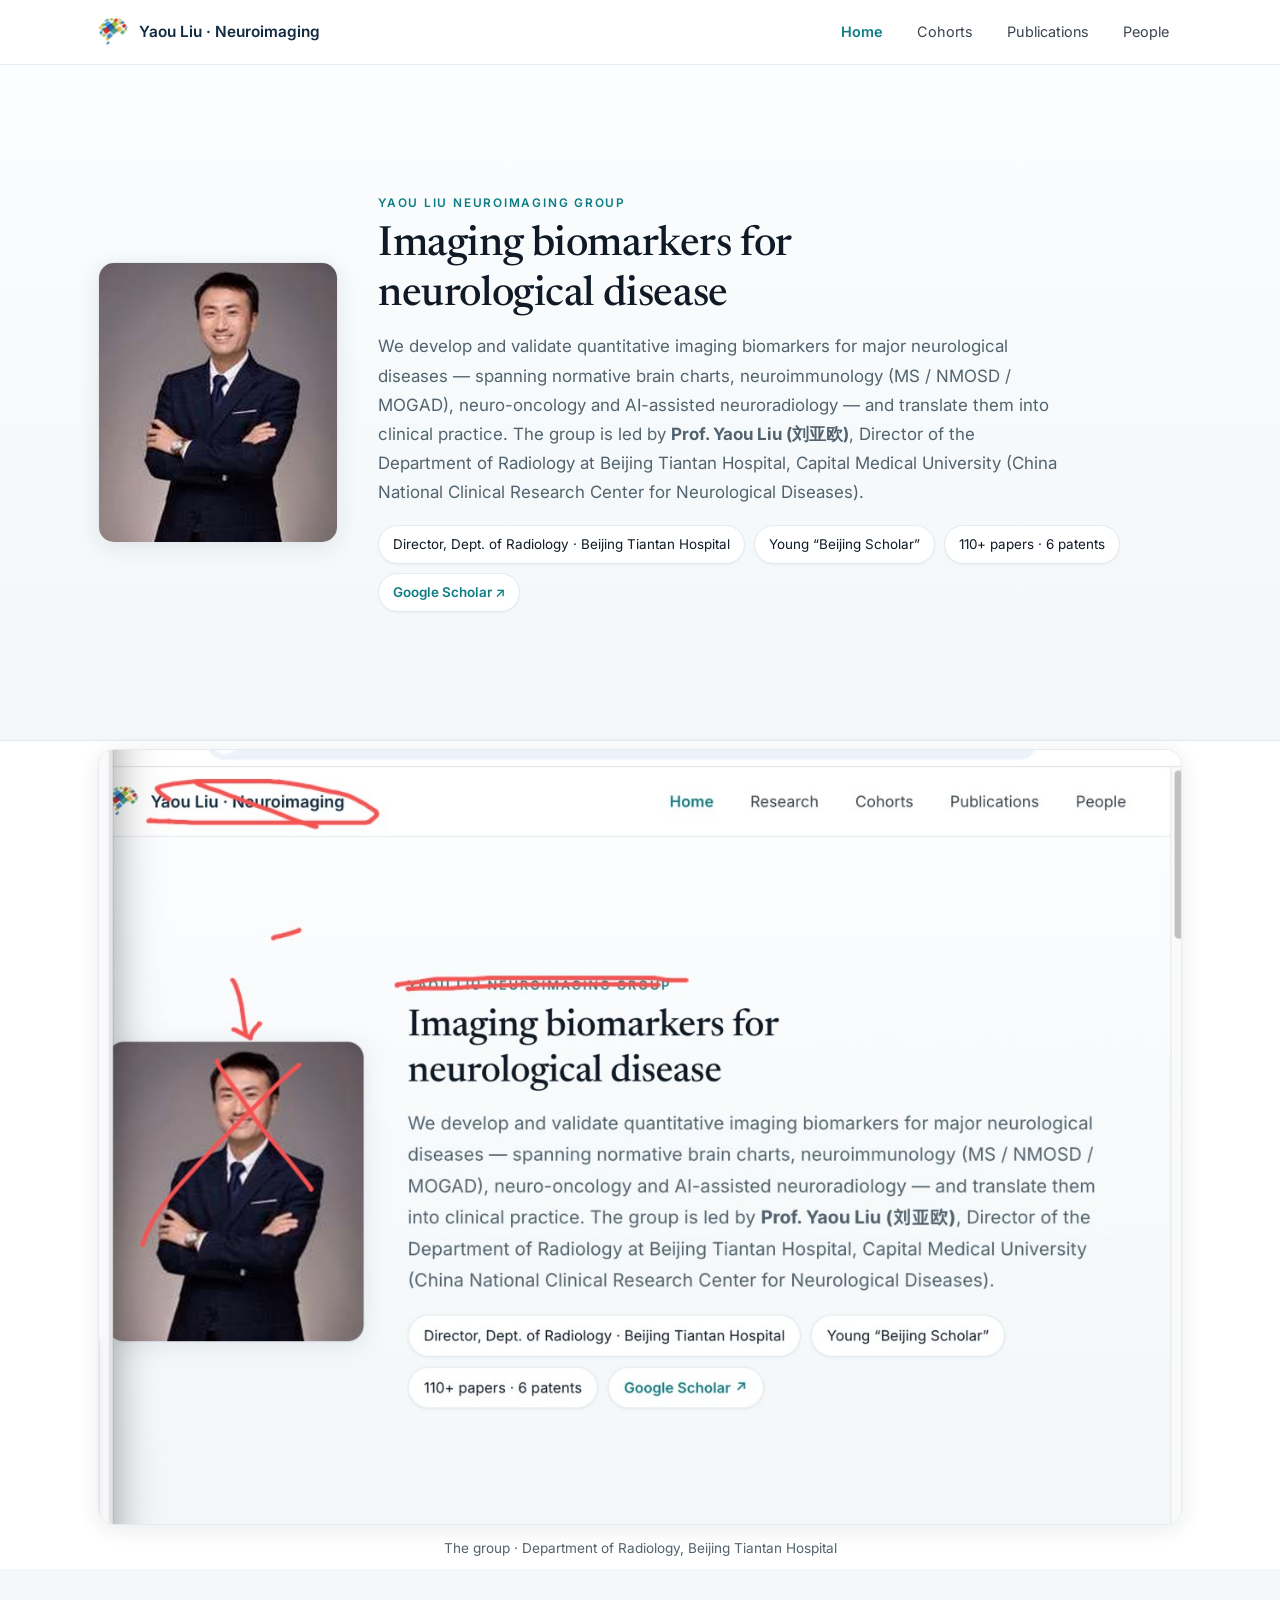
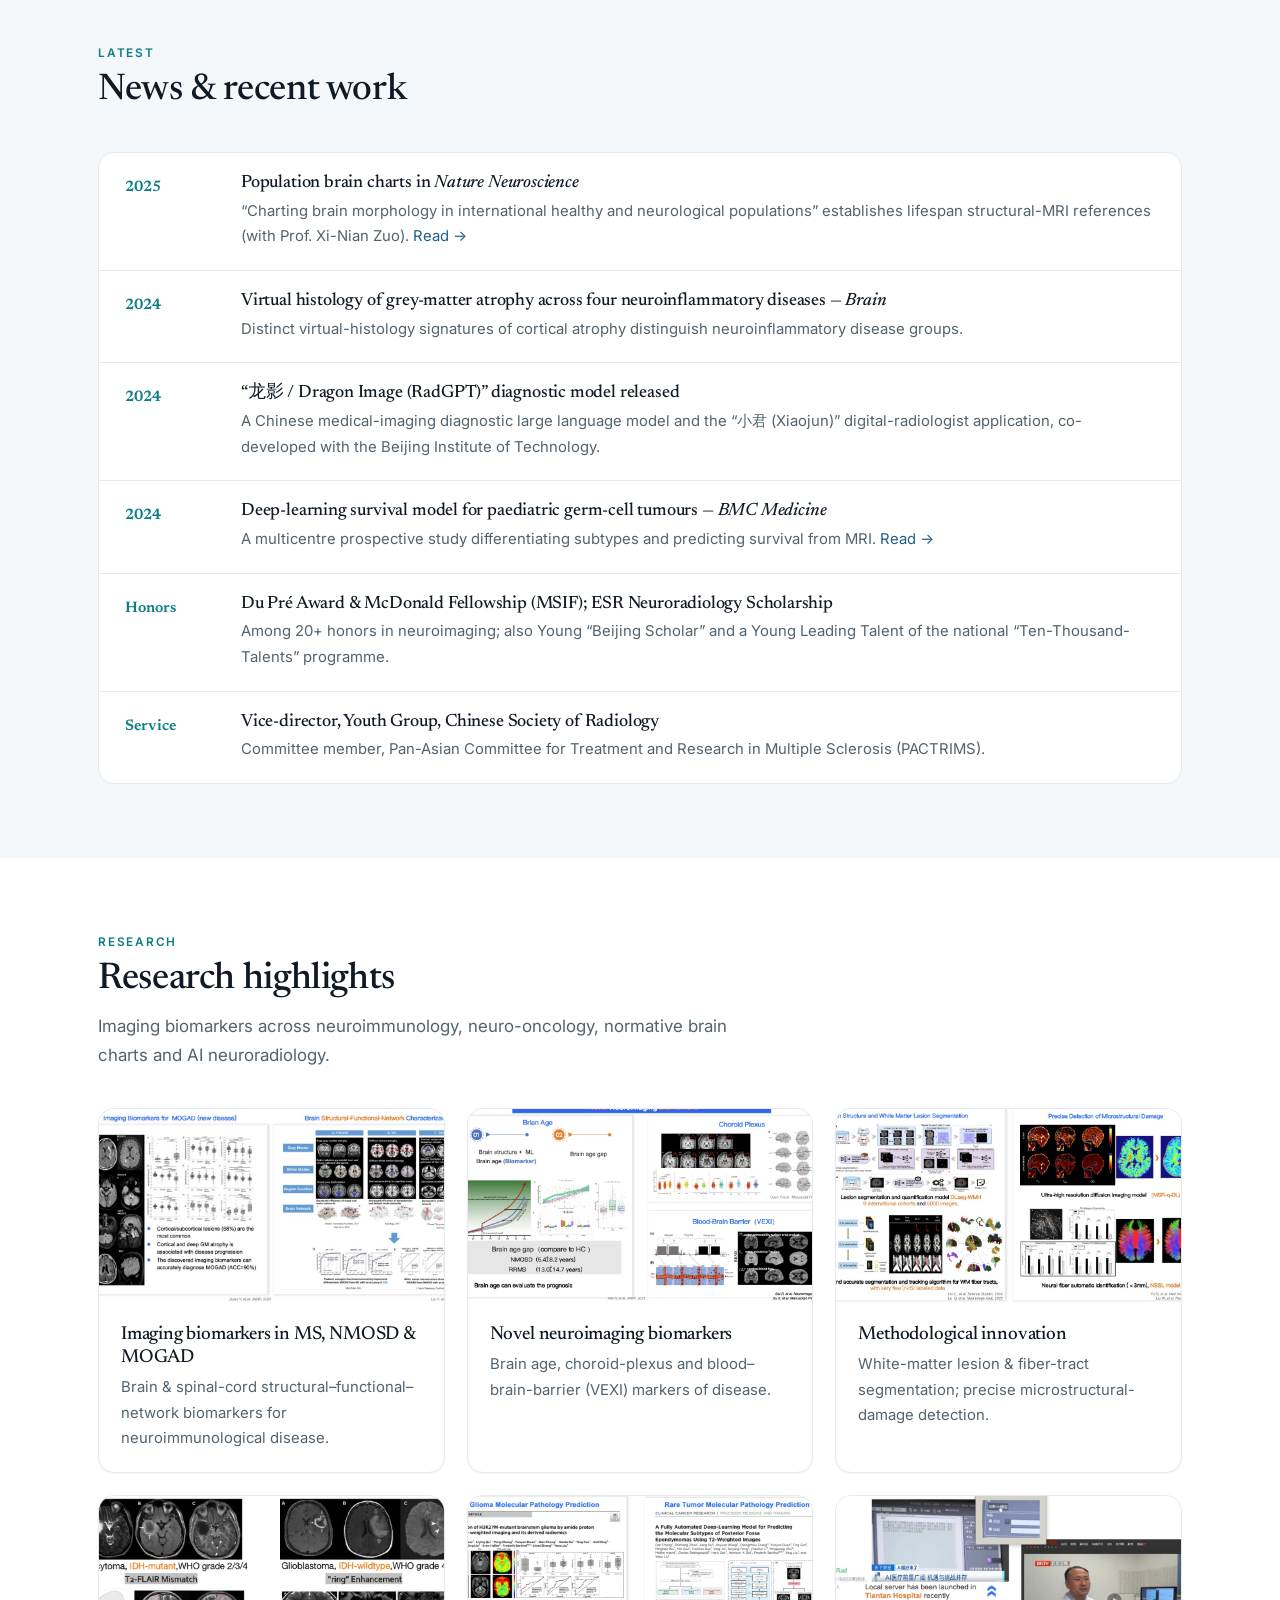
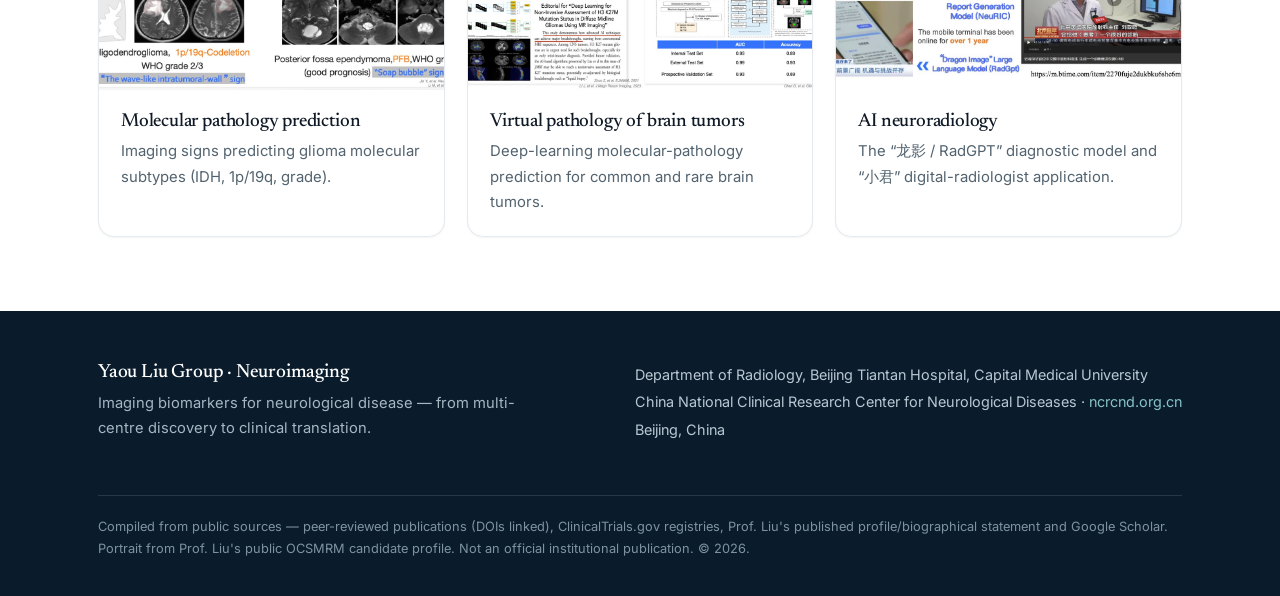
==== commit eb614159: "Fix: use the 6 real research figures (04-09) on Home; remove the annotation image I misused The docx" ====
--- a/index.html
+++ b/index.html
@@ -98,24 +98,24 @@
       <h2>Research highlights</h2>
       <p>Imaging biomarkers across neuroimmunology, neuro-oncology, normative brain charts and AI neuroradiology.</p></div>
     <div class="cards">
-      <article class="card reveal"><img src="assets/fig/brainchart.jpg" alt="Brain charts">
-        <div class="body"><h3>Brain charts &amp; lifespan reference</h3>
-          <p>Population-specific structural brain charts for the Chinese lifespan (NORMAL initiative).</p></div></article>
-      <article class="card reveal"><img src="assets/fig/msbiomarker.jpg" alt="MS/NMOSD biomarkers">
-        <div class="body"><h3>Neuroimmunology biomarkers</h3>
-          <p>Diagnostic &amp; trial-endpoint biomarkers in MS, NMOSD and MOGAD across brain &amp; cord.</p></div></article>
-      <article class="card reveal"><img src="assets/fig/molecular.jpg" alt="Molecular prediction">
-        <div class="body"><h3>Neuro-oncology virtual pathology</h3>
-          <p>Imaging-based molecular-pathology prediction, diagnosis and survival modelling.</p></div></article>
-      <article class="card reveal"><img src="assets/fig/radgpt.jpg" alt="AI neuroradiology">
+      <article class="card reveal"><img src="assets/fig/r1.jpg" alt="MS/NMOSD/MOGAD imaging biomarkers">
+        <div class="body"><h3>Imaging biomarkers in MS, NMOSD &amp; MOGAD</h3>
+          <p>Brain &amp; spinal-cord structural–functional–network biomarkers for neuroimmunological disease.</p></div></article>
+      <article class="card reveal"><img src="assets/fig/r2.jpg" alt="Novel neuroimaging biomarkers">
+        <div class="body"><h3>Novel neuroimaging biomarkers</h3>
+          <p>Brain age, choroid-plexus and blood–brain-barrier (VEXI) markers of disease.</p></div></article>
+      <article class="card reveal"><img src="assets/fig/r3.jpg" alt="Methodological innovation">
+        <div class="body"><h3>Methodological innovation</h3>
+          <p>White-matter lesion &amp; fiber-tract segmentation; precise microstructural-damage detection.</p></div></article>
+      <article class="card reveal"><img src="assets/fig/r4.jpg" alt="Molecular pathology prediction">
+        <div class="body"><h3>Molecular pathology prediction</h3>
+          <p>Imaging signs predicting glioma molecular subtypes (IDH, 1p/19q, grade).</p></div></article>
+      <article class="card reveal"><img src="assets/fig/r5.jpg" alt="Virtual pathology of brain tumors">
+        <div class="body"><h3>Virtual pathology of brain tumors</h3>
+          <p>Deep-learning molecular-pathology prediction for common and rare brain tumors.</p></div></article>
+      <article class="card reveal"><img src="assets/fig/r6.jpg" alt="AI neuroradiology">
         <div class="body"><h3>AI neuroradiology</h3>
           <p>The “龙影 / RadGPT” diagnostic model and “小君” digital-radiologist application.</p></div></article>
-      <article class="card reveal"><img src="assets/fig/atrophy.jpg" alt="Cortical atrophy">
-        <div class="body"><h3>Disease-specific atrophy</h3>
-          <p>Distinct cortical &amp; deep-grey-matter atrophy patterns across neurological diseases.</p></div></article>
-      <article class="card reveal"><img src="assets/fig/report.jpg" alt="Structured report">
-        <div class="body"><h3>Structured clinical reports</h3>
-          <p>Individual brain-health and disease-specific quantitative imaging reports.</p></div></article>
     </div>
   </div>
 </section>
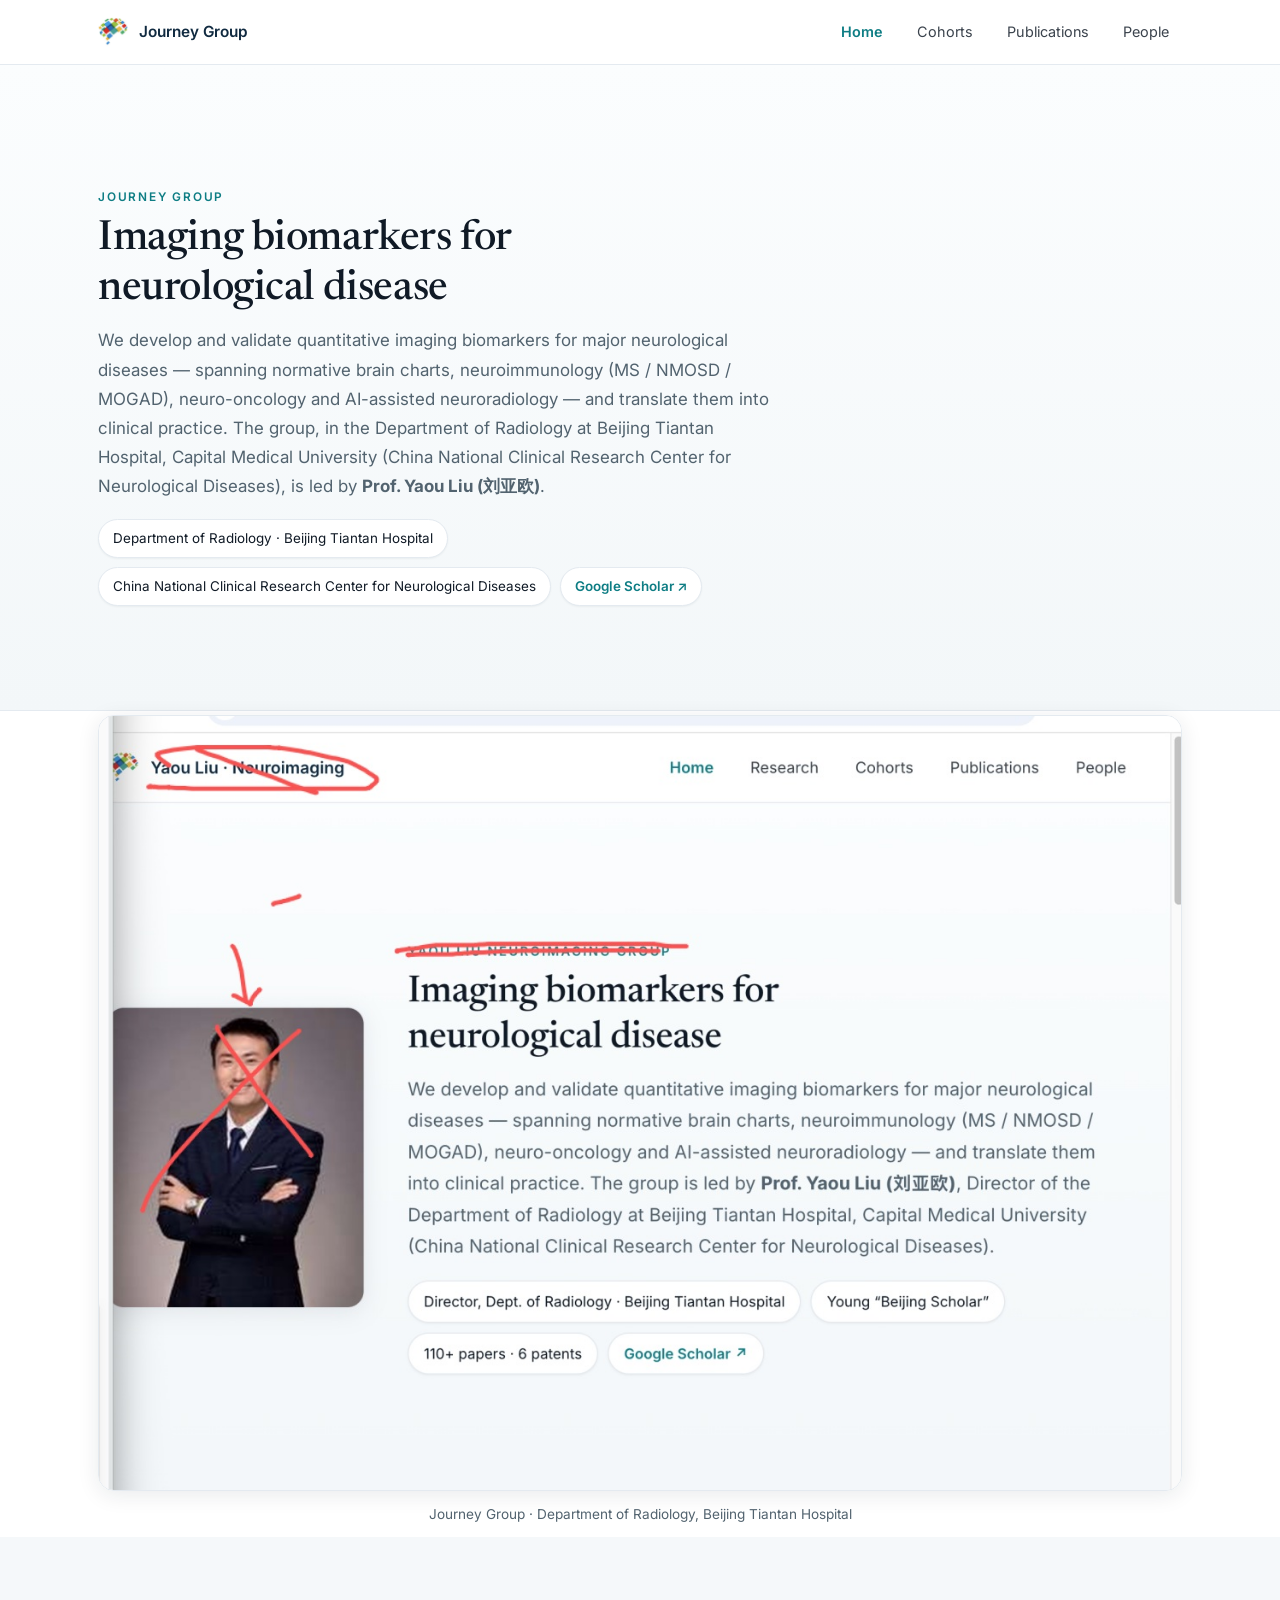
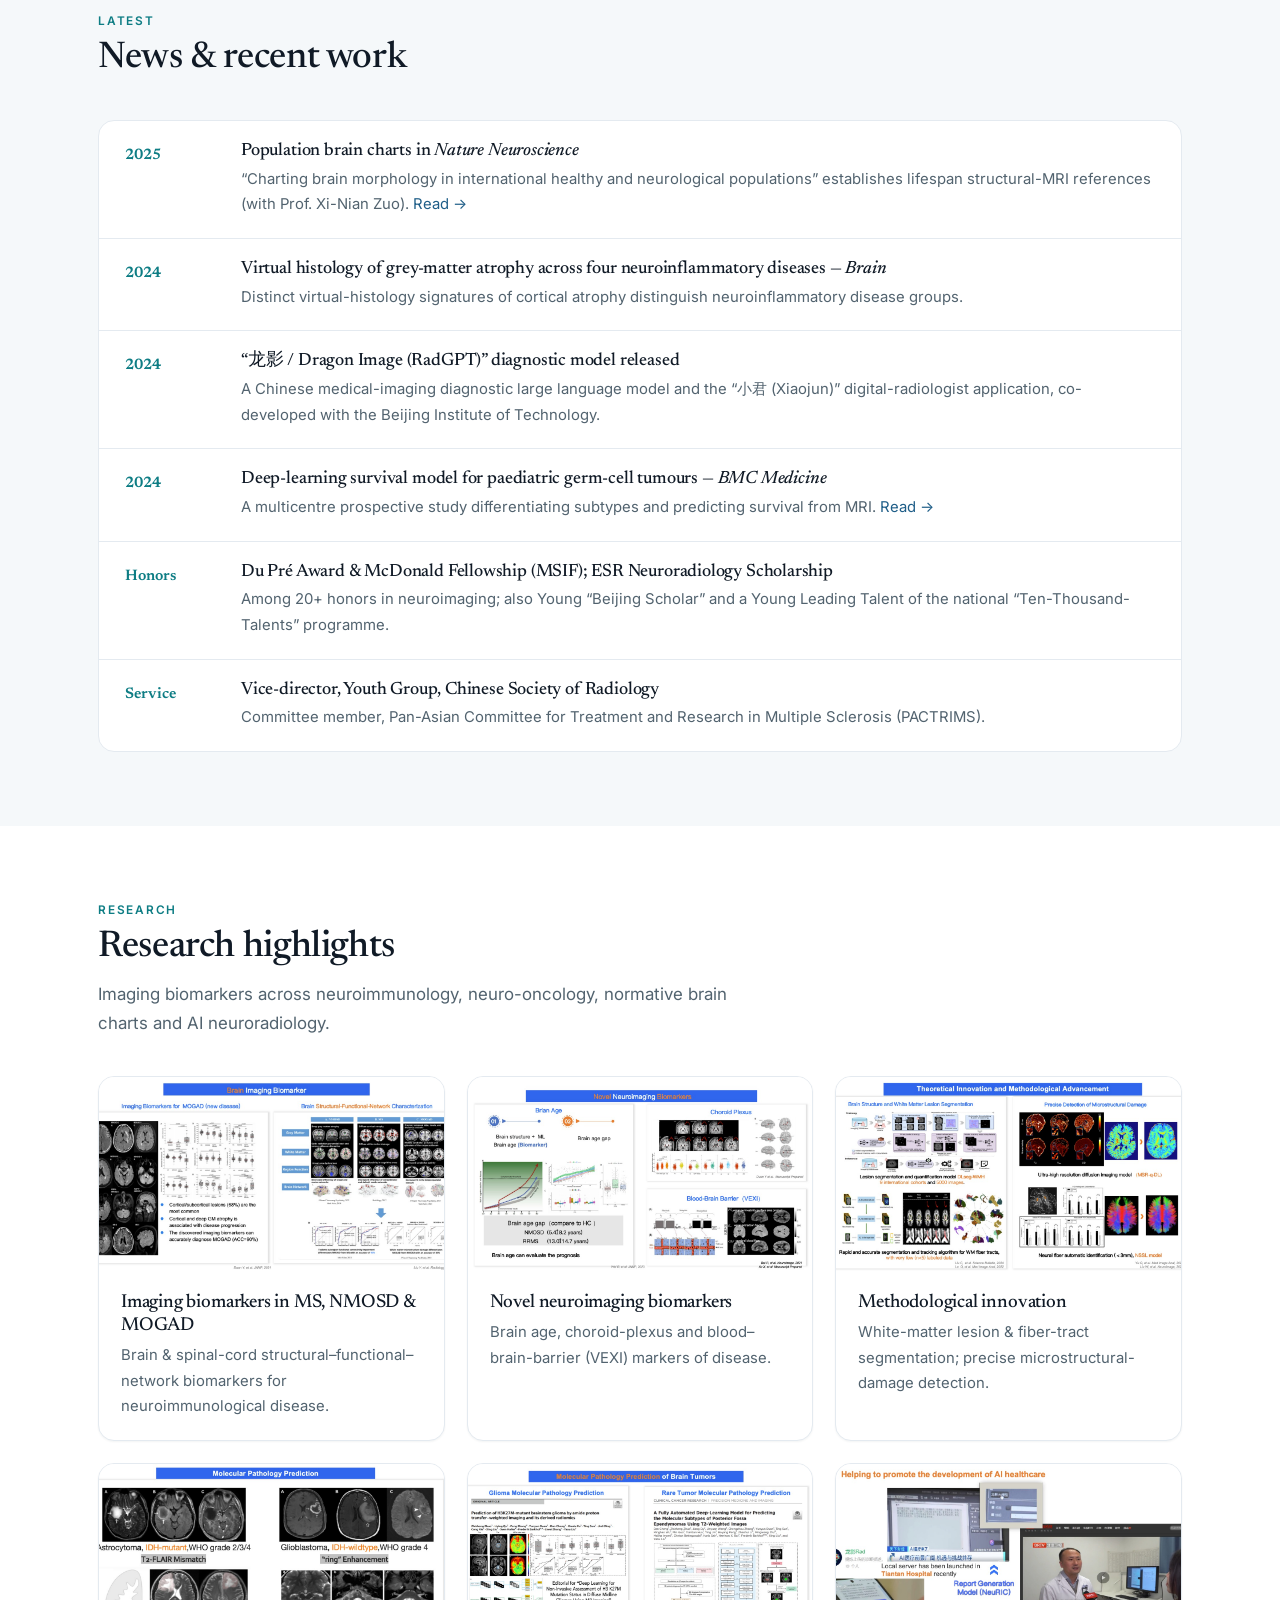
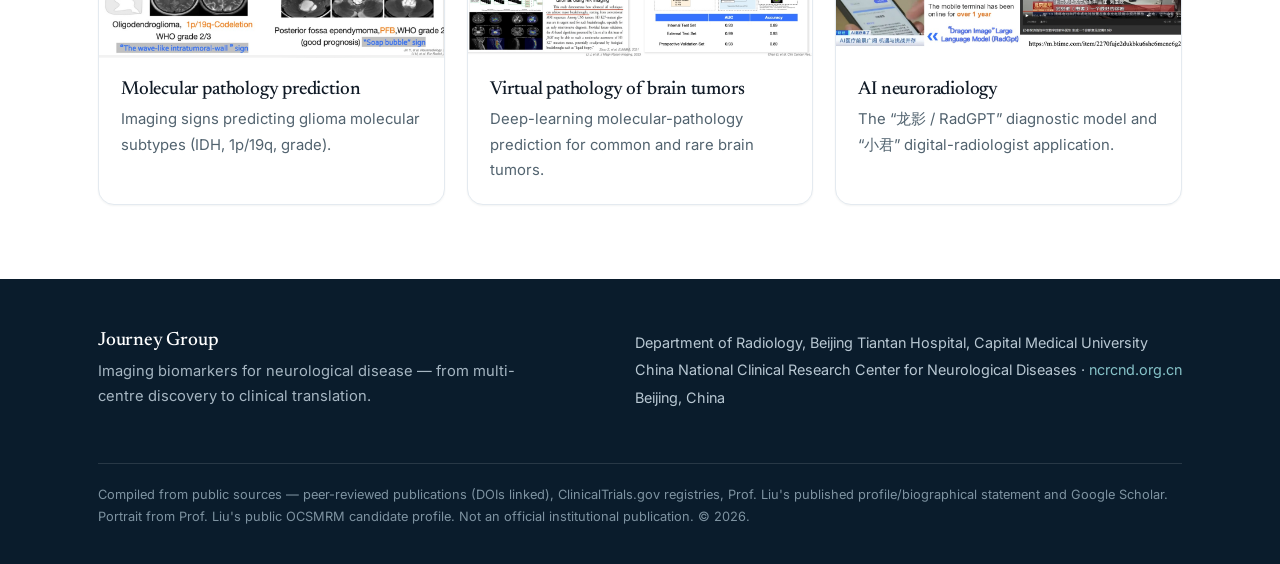
==== commit 623f4e6c: "Apply Word comments: rename to 'Journey Group'; Home group-photo (no single portrait); keep figures " ====
--- a/index.html
+++ b/index.html
@@ -3,7 +3,7 @@
 <head>
 <meta charset="UTF-8" />
 <meta name="viewport" content="width=device-width, initial-scale=1.0" />
-<title>Yaou Liu Neuroimaging Group · Beijing Tiantan Hospital</title>
+<title>Journey Group · Neuroimaging, Beijing Tiantan Hospital</title>
 <meta name="description" content="Prof. Yaou Liu's neuroimaging group, Department of Radiology, Beijing Tiantan Hospital — imaging biomarkers for neurological disease: brain charts, neuroimmunology, neuro-oncology, and AI neuroradiology." />
 <link rel="preconnect" href="https://fonts.googleapis.com"><link rel="preconnect" href="https://fonts.gstatic.com" crossorigin>
 <link href="https://fonts.googleapis.com/css2?family=Newsreader:ital,opsz,wght@0,6..72,400;0,6..72,500;0,6..72,600;1,6..72,400&family=Inter:wght@400;450;500;600&display=swap" rel="stylesheet">
@@ -12,7 +12,7 @@
 <body>
 
 <header class="nav"><div class="wrap">
-  <a class="brand" href="index.html"><img class="logo" src="assets/logo.png" alt=""><span>Yaou&nbsp;Liu · Neuroimaging</span></a>
+  <a class="brand" href="index.html"><img class="logo" src="assets/logo.png" alt=""><span>Journey Group</span></a>
   <button class="menubtn" aria-label="menu">☰</button>
   <nav class="navlinks">
     <a href="index.html" class="active">Home</a>
@@ -23,38 +23,33 @@
   </nav>
 </div></header>
 
-<!-- INTRO (photo + short bio) -->
+<!-- INTRO (short bio, no single photo) -->
 <section class="intro">
-  <div class="wrap intro-grid">
-    <div class="portrait">
-      <img src="assets/yaou-liu.jpg" alt="Prof. Yaou Liu" />
-    </div>
-    <div class="introtxt">
-      <div class="eyebrow">Yaou Liu Neuroimaging Group</div>
+  <div class="wrap" style="padding:48px 28px 30px">
+    <div class="introtxt" style="max-width:74ch">
+      <div class="eyebrow">Journey Group</div>
       <h1>Imaging biomarkers for neurological disease</h1>
       <p>We develop and validate quantitative imaging biomarkers for major neurological diseases —
         spanning normative brain charts, neuroimmunology (MS / NMOSD / MOGAD), neuro-oncology and
-        AI-assisted neuroradiology — and translate them into clinical practice. The group is led by
-        <b>Prof. Yaou Liu (刘亚欧)</b>, Director of the Department of Radiology at Beijing Tiantan
-        Hospital, Capital Medical University (China National Clinical Research Center for Neurological
-        Diseases).</p>
+        AI-assisted neuroradiology — and translate them into clinical practice. The group, in the
+        Department of Radiology at Beijing Tiantan Hospital, Capital Medical University (China National
+        Clinical Research Center for Neurological Diseases), is led by <b>Prof. Yaou Liu (刘亚欧)</b>.</p>
       <div class="chips">
-        <span>Director, Dept. of Radiology · Beijing Tiantan Hospital</span>
-        <span>Young “Beijing Scholar”</span>
-        <span>110+ papers · 6 patents</span>
+        <span>Department of Radiology · Beijing Tiantan Hospital</span>
+        <span>China National Clinical Research Center for Neurological Diseases</span>
         <a class="chip-link" href="https://scholar.google.com/citations?user=LELjjlcAAAAJ&hl=en" target="_blank" rel="noopener">Google Scholar ↗</a>
       </div>
     </div>
   </div>
 </section>
 
-<!-- TEAM PHOTO -->
+<!-- GROUP PHOTO -->
 <section style="padding:0">
-  <div class="wrap" style="padding-top:8px;padding-bottom:8px">
+  <div class="wrap" style="padding-top:4px;padding-bottom:10px">
     <figure class="teamphoto reveal" style="margin:0">
-      <img src="assets/team.jpg" alt="The Yaou Liu neuroimaging group">
+      <img src="assets/team.jpg" alt="The Journey Group">
     </figure>
-    <p class="muted center" style="font-size:.85rem;margin:12px 0 0">The group · Department of Radiology, Beijing Tiantan Hospital</p>
+    <p class="muted center" style="font-size:.85rem;margin:12px 0 0">Journey Group · Department of Radiology, Beijing Tiantan Hospital</p>
   </div>
 </section>
 
@@ -122,7 +117,7 @@
 
 <footer><div class="wrap">
   <div style="max-width:42ch">
-    <h3 class="serif">Yaou Liu Group · Neuroimaging</h3>
+    <h3 class="serif">Journey Group</h3>
     <p style="margin:0;color:#a6b6c2;font-size:.92rem">Imaging biomarkers for neurological disease —
       from multi-centre discovery to clinical translation.</p>
   </div>
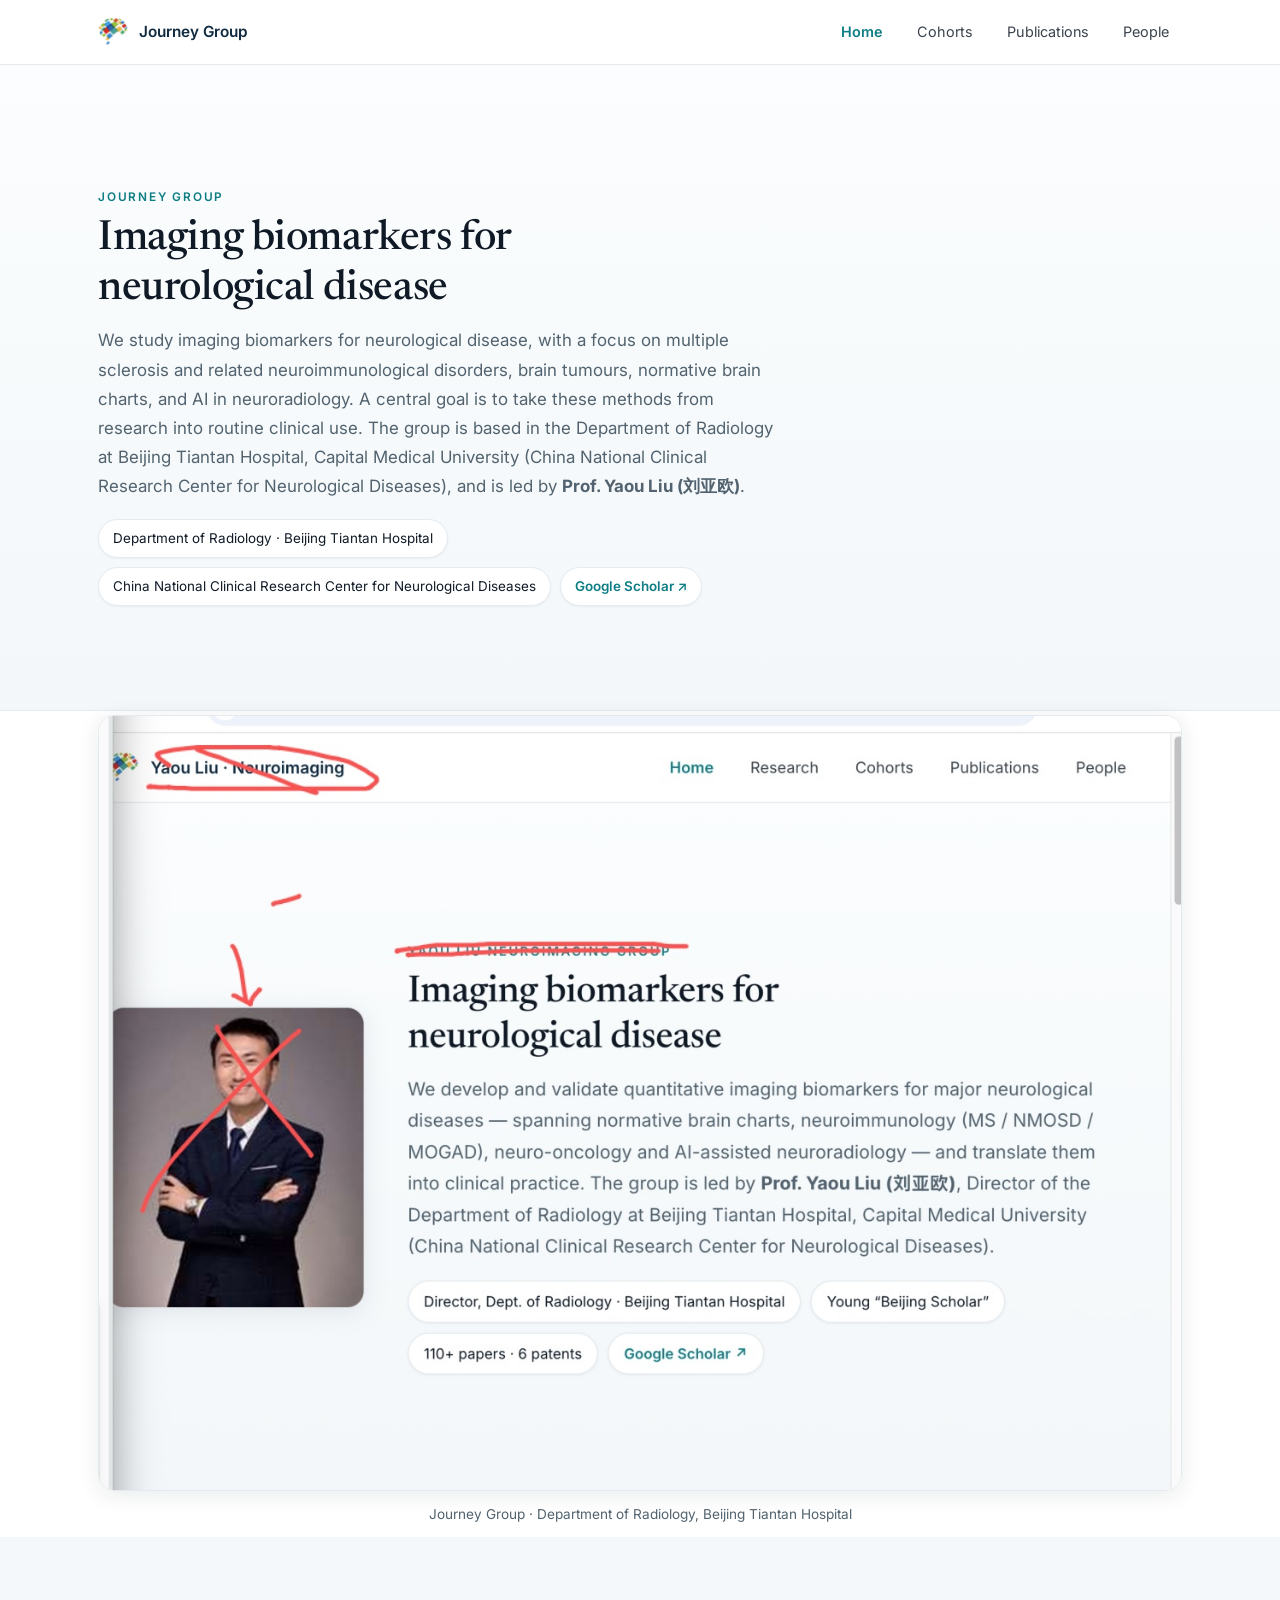
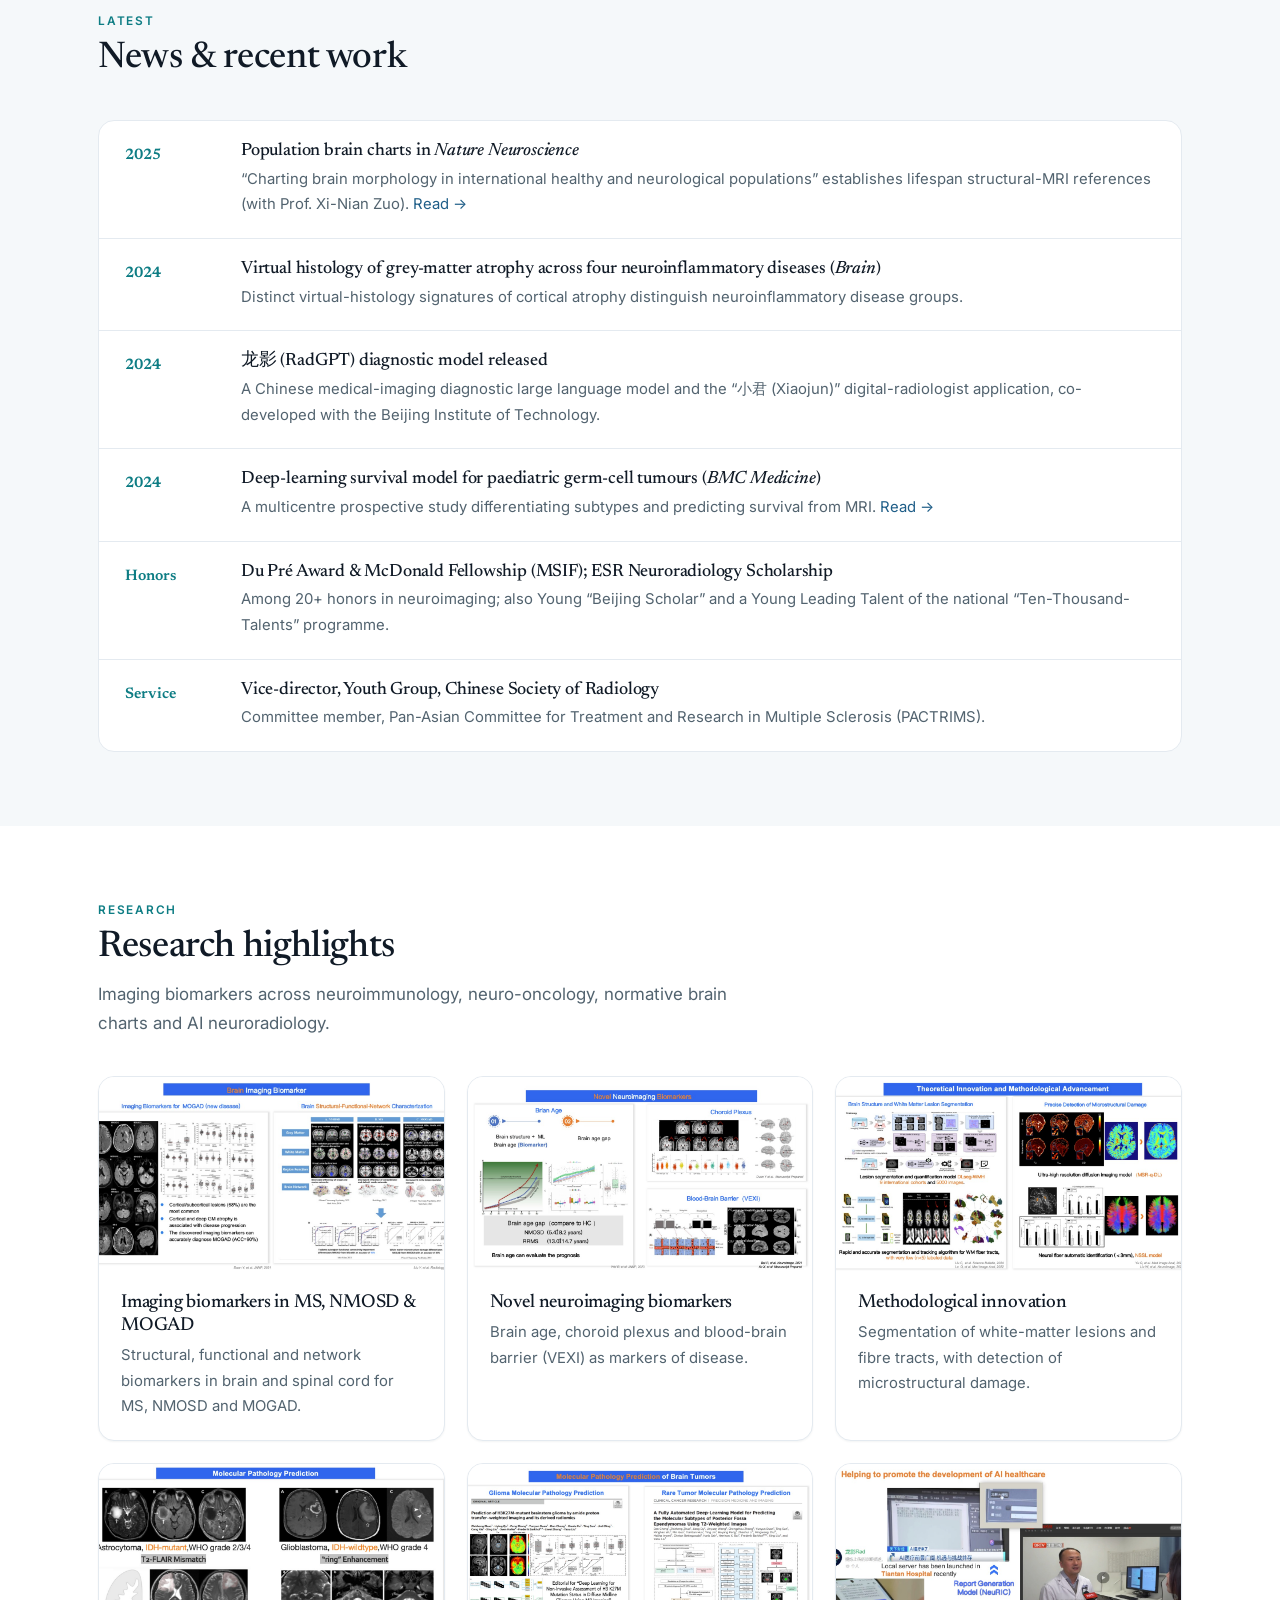
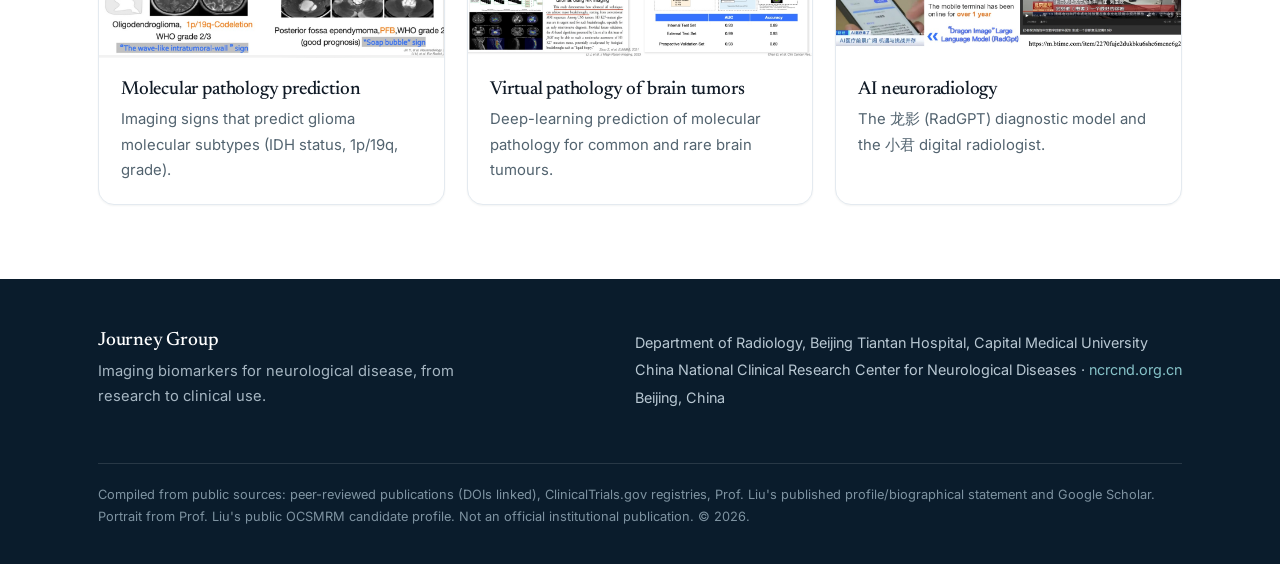
==== commit 37bc14aa: "Text pass: plainer copy, drop AI-flavored phrasing, remove all em-dashes Rewrote intro, research-car" ====
--- a/index.html
+++ b/index.html
@@ -4,7 +4,7 @@
 <meta charset="UTF-8" />
 <meta name="viewport" content="width=device-width, initial-scale=1.0" />
 <title>Journey Group · Neuroimaging, Beijing Tiantan Hospital</title>
-<meta name="description" content="Prof. Yaou Liu's neuroimaging group, Department of Radiology, Beijing Tiantan Hospital — imaging biomarkers for neurological disease: brain charts, neuroimmunology, neuro-oncology, and AI neuroradiology." />
+<meta name="description" content="Prof. Yaou Liu's neuroimaging group, Department of Radiology, Beijing Tiantan Hospital. Imaging biomarkers for neurological disease: brain charts, neuroimmunology, neuro-oncology, and AI neuroradiology." />
 <link rel="preconnect" href="https://fonts.googleapis.com"><link rel="preconnect" href="https://fonts.gstatic.com" crossorigin>
 <link href="https://fonts.googleapis.com/css2?family=Newsreader:ital,opsz,wght@0,6..72,400;0,6..72,500;0,6..72,600;1,6..72,400&family=Inter:wght@400;450;500;600&display=swap" rel="stylesheet">
 <link rel="stylesheet" href="assets/style.css">
@@ -29,11 +29,12 @@
     <div class="introtxt" style="max-width:74ch">
       <div class="eyebrow">Journey Group</div>
       <h1>Imaging biomarkers for neurological disease</h1>
-      <p>We develop and validate quantitative imaging biomarkers for major neurological diseases —
-        spanning normative brain charts, neuroimmunology (MS / NMOSD / MOGAD), neuro-oncology and
-        AI-assisted neuroradiology — and translate them into clinical practice. The group, in the
-        Department of Radiology at Beijing Tiantan Hospital, Capital Medical University (China National
-        Clinical Research Center for Neurological Diseases), is led by <b>Prof. Yaou Liu (刘亚欧)</b>.</p>
+      <p>We study imaging biomarkers for neurological disease, with a focus on multiple sclerosis and
+        related neuroimmunological disorders, brain tumours, normative brain charts, and AI in
+        neuroradiology. A central goal is to take these methods from research into routine clinical
+        use. The group is based in the Department of Radiology at Beijing Tiantan Hospital, Capital
+        Medical University (China National Clinical Research Center for Neurological Diseases), and is
+        led by <b>Prof. Yaou Liu (刘亚欧)</b>.</p>
       <div class="chips">
         <span>Department of Radiology · Beijing Tiantan Hospital</span>
         <span>China National Clinical Research Center for Neurological Diseases</span>
@@ -64,15 +65,15 @@
             establishes lifespan structural-MRI references (with Prof. Xi-Nian Zuo).
             <a href="https://doi.org/10.1038/s41593-025-02144-5" target="_blank" rel="noopener">Read →</a></p></div></article>
       <article class="newsitem reveal"><time>2024</time>
-        <div><h3>Virtual histology of grey-matter atrophy across four neuroinflammatory diseases — <i>Brain</i></h3>
+        <div><h3>Virtual histology of grey-matter atrophy across four neuroinflammatory diseases (<i>Brain</i>)</h3>
           <p>Distinct virtual-histology signatures of cortical atrophy distinguish neuroinflammatory
             disease groups.</p></div></article>
       <article class="newsitem reveal"><time>2024</time>
-        <div><h3>“龙影 / Dragon Image (RadGPT)” diagnostic model released</h3>
+        <div><h3>龙影 (RadGPT) diagnostic model released</h3>
           <p>A Chinese medical-imaging diagnostic large language model and the “小君 (Xiaojun)”
             digital-radiologist application, co-developed with the Beijing Institute of Technology.</p></div></article>
       <article class="newsitem reveal"><time>2024</time>
-        <div><h3>Deep-learning survival model for paediatric germ-cell tumours — <i>BMC Medicine</i></h3>
+        <div><h3>Deep-learning survival model for paediatric germ-cell tumours (<i>BMC Medicine</i>)</h3>
           <p>A multicentre prospective study differentiating subtypes and predicting survival from MRI.
             <a href="https://doi.org/10.1186/s12916-024-03575-w" target="_blank" rel="noopener">Read →</a></p></div></article>
       <article class="newsitem reveal"><time>Honors</time>
@@ -95,22 +96,22 @@
     <div class="cards">
       <article class="card reveal"><img src="assets/fig/r1.jpg" alt="MS/NMOSD/MOGAD imaging biomarkers">
         <div class="body"><h3>Imaging biomarkers in MS, NMOSD &amp; MOGAD</h3>
-          <p>Brain &amp; spinal-cord structural–functional–network biomarkers for neuroimmunological disease.</p></div></article>
+          <p>Structural, functional and network biomarkers in brain and spinal cord for MS, NMOSD and MOGAD.</p></div></article>
       <article class="card reveal"><img src="assets/fig/r2.jpg" alt="Novel neuroimaging biomarkers">
         <div class="body"><h3>Novel neuroimaging biomarkers</h3>
-          <p>Brain age, choroid-plexus and blood–brain-barrier (VEXI) markers of disease.</p></div></article>
+          <p>Brain age, choroid plexus and blood-brain barrier (VEXI) as markers of disease.</p></div></article>
       <article class="card reveal"><img src="assets/fig/r3.jpg" alt="Methodological innovation">
         <div class="body"><h3>Methodological innovation</h3>
-          <p>White-matter lesion &amp; fiber-tract segmentation; precise microstructural-damage detection.</p></div></article>
+          <p>Segmentation of white-matter lesions and fibre tracts, with detection of microstructural damage.</p></div></article>
       <article class="card reveal"><img src="assets/fig/r4.jpg" alt="Molecular pathology prediction">
         <div class="body"><h3>Molecular pathology prediction</h3>
-          <p>Imaging signs predicting glioma molecular subtypes (IDH, 1p/19q, grade).</p></div></article>
+          <p>Imaging signs that predict glioma molecular subtypes (IDH status, 1p/19q, grade).</p></div></article>
       <article class="card reveal"><img src="assets/fig/r5.jpg" alt="Virtual pathology of brain tumors">
         <div class="body"><h3>Virtual pathology of brain tumors</h3>
-          <p>Deep-learning molecular-pathology prediction for common and rare brain tumors.</p></div></article>
+          <p>Deep-learning prediction of molecular pathology for common and rare brain tumours.</p></div></article>
       <article class="card reveal"><img src="assets/fig/r6.jpg" alt="AI neuroradiology">
         <div class="body"><h3>AI neuroradiology</h3>
-          <p>The “龙影 / RadGPT” diagnostic model and “小君” digital-radiologist application.</p></div></article>
+          <p>The 龙影 (RadGPT) diagnostic model and the 小君 digital radiologist.</p></div></article>
     </div>
   </div>
 </section>
@@ -118,15 +119,14 @@
 <footer><div class="wrap">
   <div style="max-width:42ch">
     <h3 class="serif">Journey Group</h3>
-    <p style="margin:0;color:#a6b6c2;font-size:.92rem">Imaging biomarkers for neurological disease —
-      from multi-centre discovery to clinical translation.</p>
+    <p style="margin:0;color:#a6b6c2;font-size:.92rem">Imaging biomarkers for neurological disease, from research to clinical use.</p>
   </div>
   <div style="font-size:.9rem;line-height:1.9">
     Department of Radiology, Beijing Tiantan Hospital, Capital Medical University<br/>
     China National Clinical Research Center for Neurological Diseases ·
     <a href="https://ncrcnd.org.cn/English/" target="_blank" rel="noopener">ncrcnd.org.cn</a><br/>Beijing, China
   </div>
-  <div class="fine">Compiled from public sources — peer-reviewed publications (DOIs linked), ClinicalTrials.gov
+  <div class="fine">Compiled from public sources: peer-reviewed publications (DOIs linked), ClinicalTrials.gov
     registries, Prof. Liu's published profile/biographical statement and Google Scholar. Portrait from
     Prof. Liu's public OCSMRM candidate profile. Not an official institutional publication. © 2026.</div>
 </div></footer>
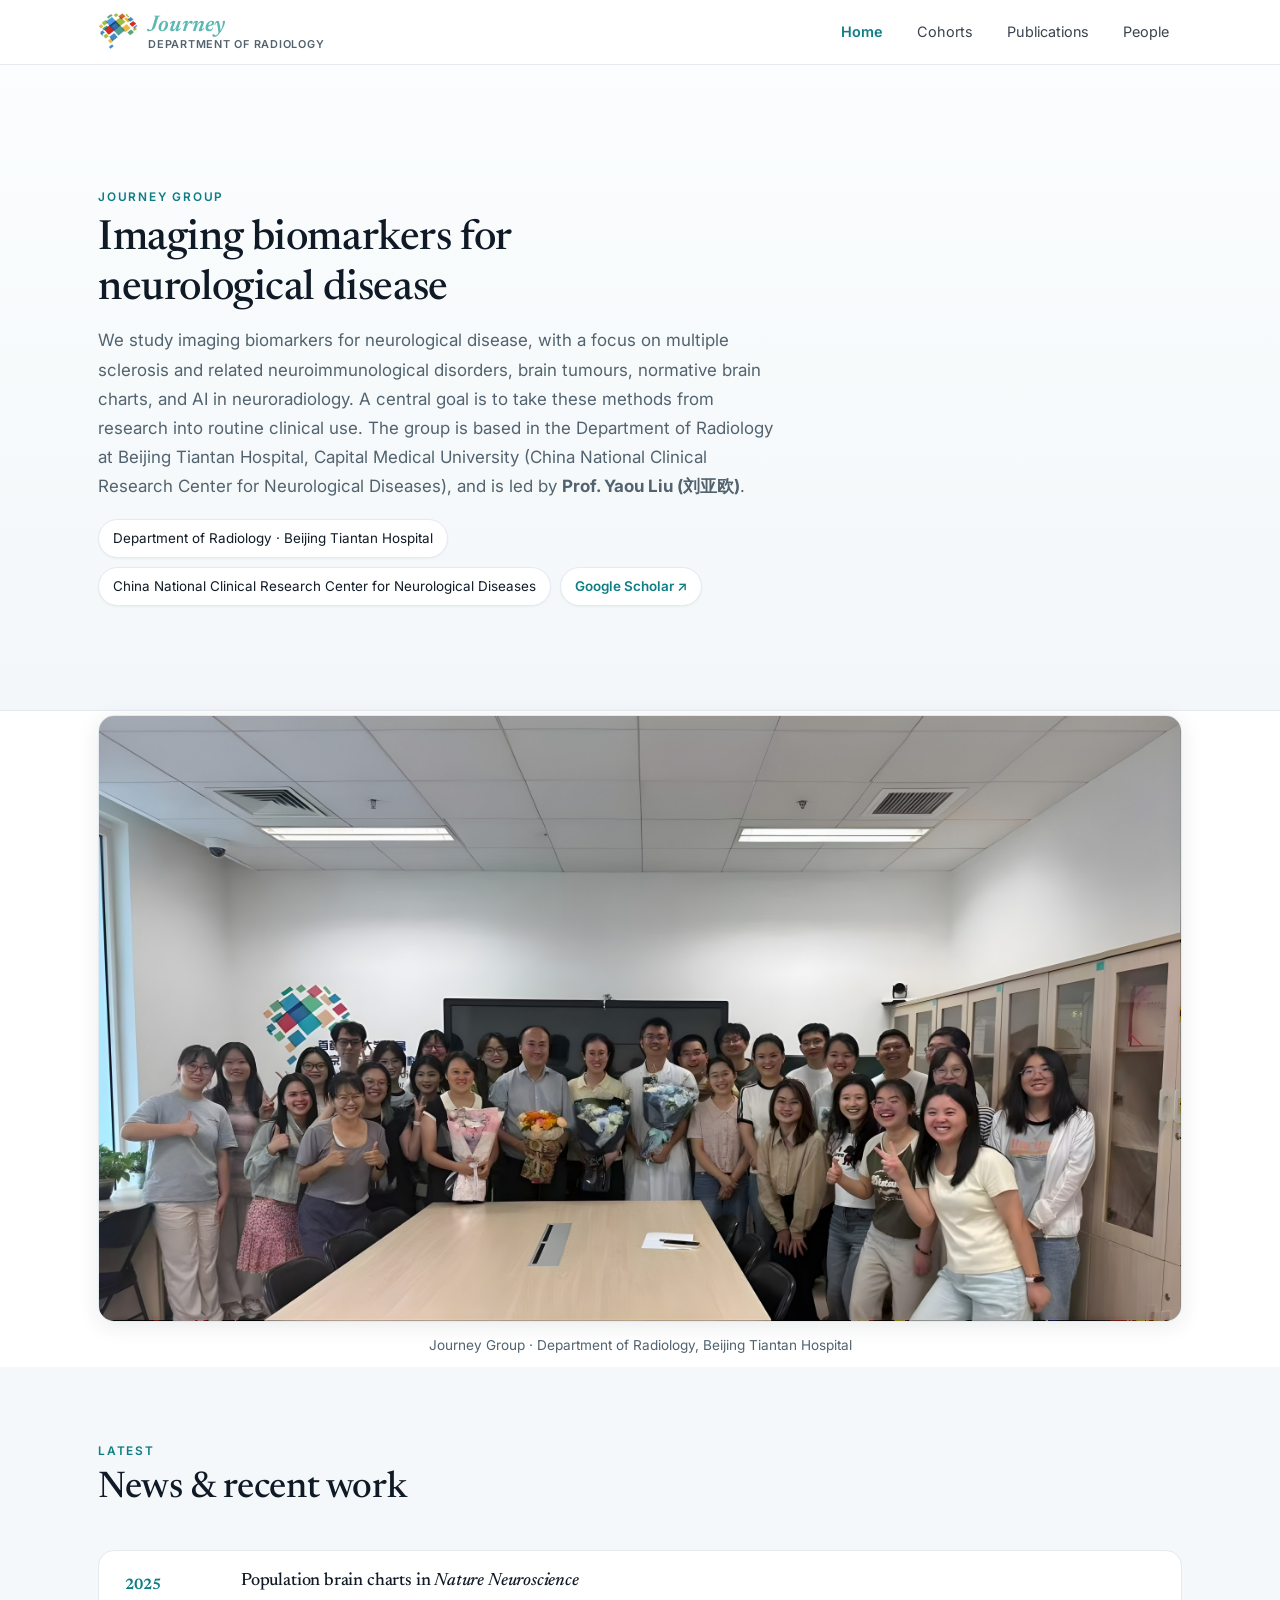
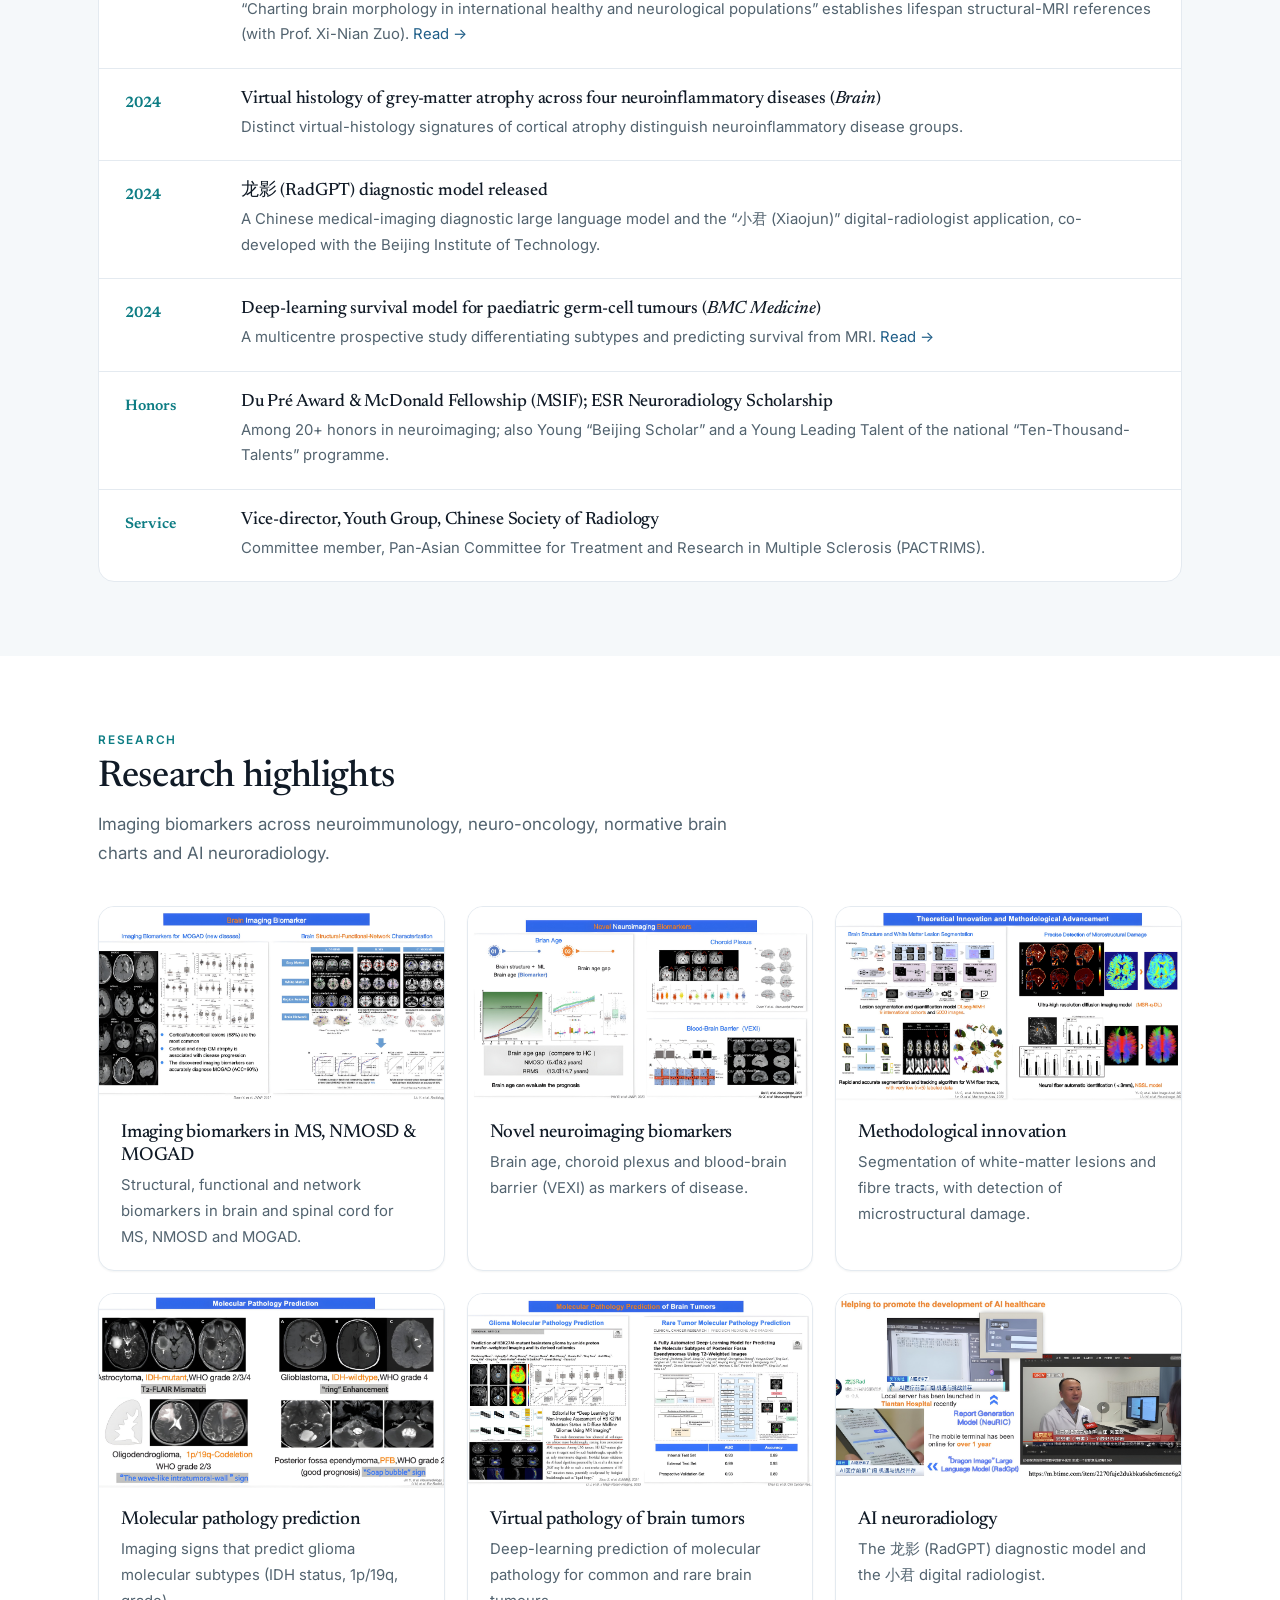
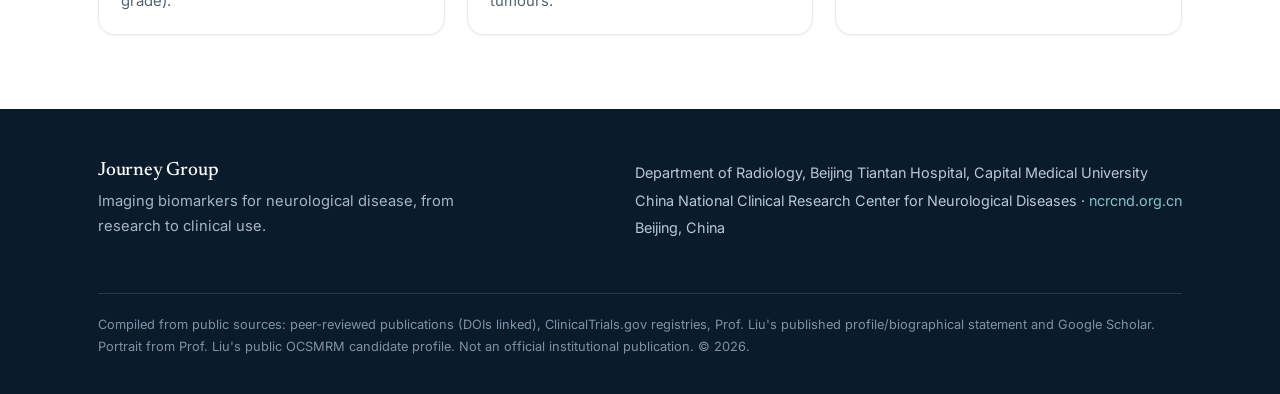
==== commit 1d9dc91b: "Fix logo: brand lockup = brain icon + 'Journey' wordmark (teal) + Department of Radiology The nav sh" ====
--- a/index.html
+++ b/index.html
@@ -12,7 +12,7 @@
 <body>
 
 <header class="nav"><div class="wrap">
-  <a class="brand" href="index.html"><img class="logo" src="assets/logo.png" alt=""><span>Journey Group</span></a>
+  <a class="brand" href="index.html"><img class="logo" src="assets/logo.png" alt="Journey"><span class="lock"><span class="wm">Journey</span><span class="dept">Department of Radiology</span></span></a>
   <button class="menubtn" aria-label="menu">☰</button>
   <nav class="navlinks">
     <a href="index.html" class="active">Home</a>
--- a/assets/style.css
+++ b/assets/style.css
@@ -209,3 +209,11 @@
 .member .iv{color:var(--muted);font-size:.78rem;margin-top:3px;line-height:1.4}
 .pi-badge{display:inline-block;font-size:.62rem;font-weight:700;letter-spacing:.05em;color:#fff;
   background:var(--teal);border-radius:5px;padding:1px 6px;vertical-align:middle;margin-left:4px}
+
+/* ===== brand lockup: brain icon + Journey wordmark + Department of Radiology ===== */
+.brand{display:flex;align-items:center;gap:10px;text-decoration:none}
+.brand img.logo{height:40px;width:auto;border-radius:0;box-shadow:none}
+.brand .lock{display:flex;flex-direction:column;line-height:1.05}
+.brand .wm{font-family:Newsreader,Georgia,serif;font-style:italic;font-weight:600;font-size:1.42rem;color:#5cb8b2;letter-spacing:.01em}
+.brand .dept{font-size:.68rem;color:var(--muted);font-weight:600;letter-spacing:.07em;text-transform:uppercase;margin-top:1px}
+@media(max-width:560px){.brand .wm{font-size:1.2rem}.brand .dept{font-size:.62rem}}
